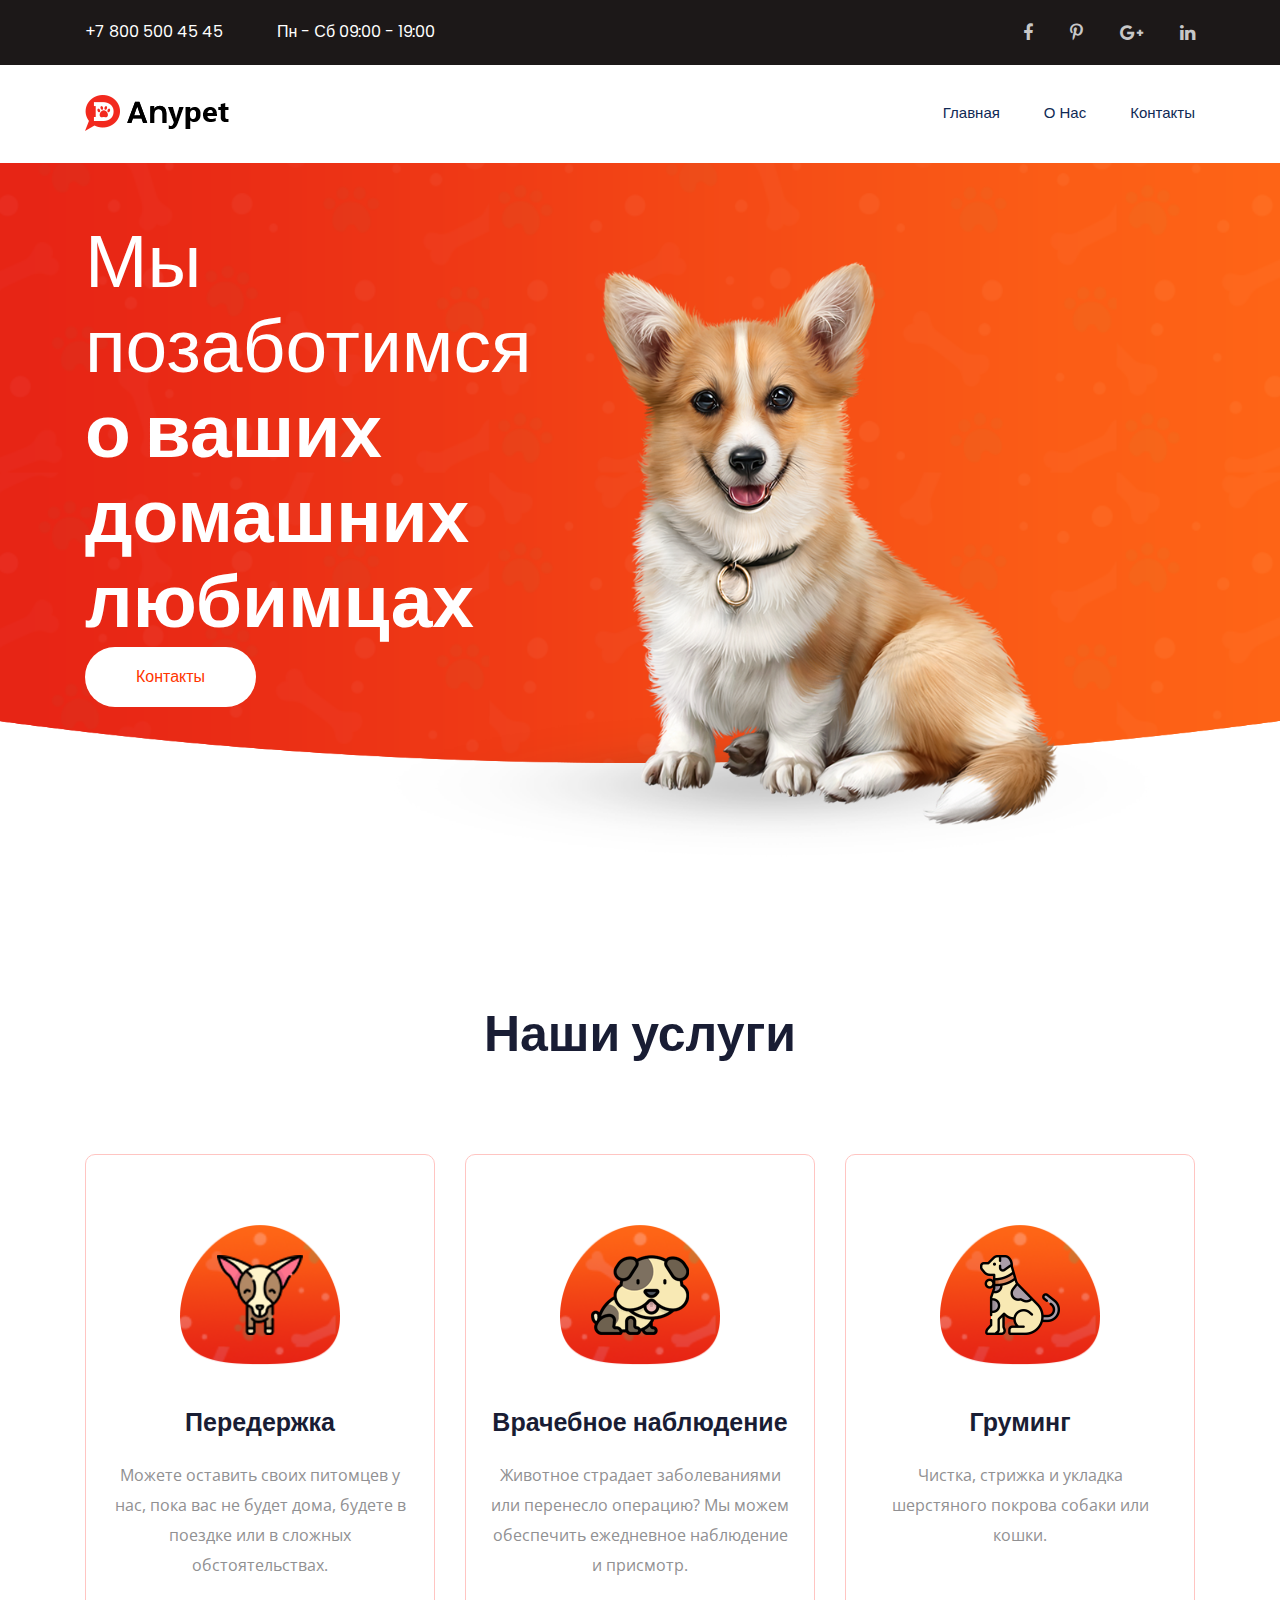
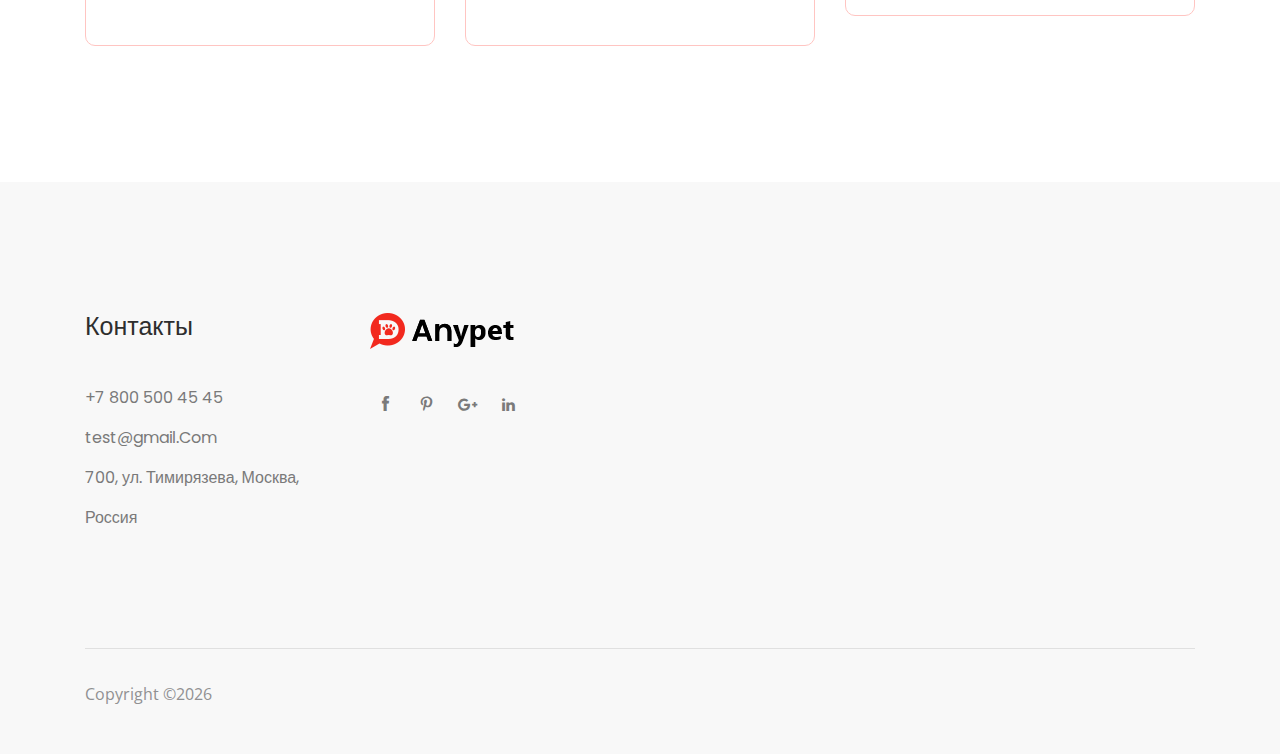
==== index.html @ 21097bfb "Update index.html" ====
<!doctype html>
<html class="no-js" lang="zxx">

<head>
    <meta charset="utf-8">
    <meta http-equiv="x-ua-compatible" content="ie=edge">
    <title>Animal</title>
    <meta name="description" content="">
    <meta name="viewport" content="width=device-width, initial-scale=1">

    <!-- <link rel="manifest" href="site.webmanifest"> -->
    <link rel="shortcut icon" type="image/x-icon" href="img/favicon.png">
    <!-- Place favicon.ico in the root directory -->

    <!-- CSS here -->
    <link rel="stylesheet" href="css/bootstrap.min.css">
    <link rel="stylesheet" href="css/owl.carousel.min.css">
    <link rel="stylesheet" href="css/magnific-popup.css">
    <link rel="stylesheet" href="css/font-awesome.min.css">
    <link rel="stylesheet" href="css/themify-icons.css">
    <link rel="stylesheet" href="css/nice-select.css">
    <link rel="stylesheet" href="css/flaticon.css">
    <link rel="stylesheet" href="css/gijgo.css">
    <link rel="stylesheet" href="css/animate.css">
    <link rel="stylesheet" href="css/slicknav.css">
    <link rel="stylesheet" href="/css/style.css">
    <!-- <link rel="stylesheet" href="css/responsive.css"> -->
</head>

<body>
    <!--[if lte IE 9]>
            <p class="browserupgrade">You are using an <strong>outdated</strong> browser. Please <a href="https://browsehappy.com/">upgrade your browser</a> to improve your experience and security.</p>
        <![endif]-->

    <header>
        <div class="header-area ">
            <div class="header-top_area">
                <div class="container">
                    <div class="row">
                        <div class="col-lg-6 col-md-8">
                            <div class="short_contact_list">
                                <ul>
                                    <li><a href="#">+7 800 500 45 45</a></li>
                                    <li><a href="#">Пн - Сб 09:00 - 19:00</a></li>
                                </ul>
                            </div>
                        </div>
                        <div class="col-lg-6 col-md-4 ">
                            <div class="social_media_links">
                                <a href="#">
                                    <i class="fa fa-facebook"></i>
                                </a>
                                <a href="#">
                                    <i class="fa fa-pinterest-p"></i>
                                </a>
                                <a href="#">
                                    <i class="fa fa-google-plus"></i>
                                </a>
                                <a href="#">
                                    <i class="fa fa-linkedin"></i>
                                </a>
                            </div>
                        </div>
                    </div>
                </div>
            </div>
            <div id="sticky-header" class="main-header-area">
                <div class="container">
                    <div class="row align-items-center">
                        <div class="col-xl-3 col-lg-3">
                            <div class="logo">
                                <a href="index.html">
                                    <img src="/img/logo.png" alt="">
                                </a>
                            </div>
                        </div>
                        <div class="col-xl-9 col-lg-9">
                            <div class="main-menu  d-none d-lg-block">
                                <nav>
                                    <ul id="navigation">
                                        <li><a  href="index.html">Главная</a></li>
                                        <li><a href="about.html">О нас</a></li>
                                      <!-- <li><a href="#">blog <i class="ti-angle-down"></i></a>
                                            <ul class="submenu">
                                                <li><a href="blog.html">blog</a></li>
                                                <li><a href="single-blog.html">single-blog</a></li>
                                            </ul>
                                        </li>--> 
                                      
                                        <li><a href="contact.html">Контакты</a></li>
                                    </ul>
                                </nav>
                            </div>
                        </div>
                        <div class="col-12">
                            <div class="mobile_menu d-block d-lg-none"></div>
                        </div>
                    </div>
                </div>
            </div>
        </div>
    </header>

    <!-- slider_area_start -->
    <div class="slider_area">
        <div class="single_slider slider_bg_1 d-flex align-items-center">
            <div class="container">
                <div class="row">
                    <div class="col-lg-5 col-md-6">
                        <div class="slider_text">
                            <h3>Мы позаботимся <br> <span>о ваших домашних любимцах</span></h3>
                            <a href="contact.html" class="boxed-btn4">Контакты</a>
                        </div>
                    </div>
                </div>
            </div>
            <div class="dog_thumb d-none d-lg-block">
                <img src="./img/banner/dog.png" alt="">
            </div>
        </div>
    </div>
    <!-- slider_area_end -->

    <!-- service_area_start  -->
    <div class="service_area">
        <div class="container">
            <div class="row justify-content-center ">
                <div class="col-lg-7 col-md-10">
                    <div class="section_title text-center mb-95">
                        <h3>Наши услуги</h3>
                    </div>
                </div>
            </div>
            <div class="row justify-content-center">
                <div class="col-lg-4 col-md-6">
                    <div class="single_service">
                         <div class="service_thumb service_icon_bg_1 d-flex align-items-center justify-content-center">
                             <div class="service_icon">
                                 <img src="img/service/service_icon_1.png" alt="">
                             </div>
                         </div>
                         <div class="service_content text-center">
                            <h3>Передержка</h3>
                            <p>Можете оставить своих питомцев у нас, пока вас не будет дома, будете в поездке или в сложных обстоятельствах.</p>
                         </div>
                    </div>
                </div>
                <div class="col-lg-4 col-md-6">
                    <div class="single_service active">
                         <div class="service_thumb service_icon_bg_1 d-flex align-items-center justify-content-center">
                             <div class="service_icon">
                                 <img src="img/service/service_icon_2.png" alt="">
                             </div>
                         </div>
                         <div class="service_content text-center">
                            <h3>Врачебное наблюдение</h3>
                            <p>Животное страдает заболеваниями или перенесло операцию? Мы можем обеспечить ежедневное наблюдение и присмотр.</p>
                         </div>
                    </div>
                </div>
                <div class="col-lg-4 col-md-6">
                    <div class="single_service">
                         <div class="service_thumb service_icon_bg_1 d-flex align-items-center justify-content-center">
                             <div class="service_icon">
                                 <img src="img/service/service_icon_3.png" alt="">
                             </div>
                         </div>
                         <div class="service_content text-center">
                            <h3>Груминг</h3>
                            <p>Чистка, стрижка и укладка шерстяного покрова собаки или кошки.</p>
                         </div>
                    </div>
                </div>
            </div>
        </div>
    </div>
    <!-- service_area_end -->

    <!-- pet_care_area_start  
    <div class="pet_care_area">
        <div class="container">
            <div class="row align-items-center">
                <div class="col-lg-5 col-md-6">
                    <div class="pet_thumb">
                        <img src="img/about/pet_care.png" alt="">
                    </div>
                </div>
                <div class="col-lg-6 offset-lg-1 col-md-6">
                    <div class="pet_info">
                        <div class="section_title">
                            <h3><span>We care your pet </span> <br>
                                As you care</h3>
                            <p>Lorem ipsum dolor sit , consectetur adipiscing elit, sed do <br> iusmod tempor incididunt ut labore et dolore magna aliqua. <br> Quis ipsum suspendisse ultrices gravida. Risus commodo <br>
                                viverra maecenas accumsan.</p>
                            <a href="about.html" class="boxed-btn3">About Us</a>
                        </div>
                    </div>
                </div>
            </div>
        </div>
    </div>
    

    <!-- 
    <div class="adapt_area">
        <div class="container">
            <div class="row justify-content-between align-items-center">
                <div class="col-lg-5">
                    <div class="adapt_help">
                        <div class="section_title">
                            <h3><span>We need your</span>
                                help Adopt Us</h3>
                            <p>Lorem ipsum dolor sit , consectetur adipiscing elit, sed do iusmod tempor incididunt ut labore et dolore magna aliqua. Quis ipsum suspendisse ultrices.</p>
                            <a href="contact.html" class="boxed-btn3">Contact Us</a>
                        </div>
                    </div>
                </div>
                <div class="col-lg-6">
                    <div class="adapt_about">
                        <div class="row align-items-center">
                            <div class="col-lg-6 col-md-6">
                                <div class="single_adapt text-center">
                                    <img src="img/adapt_icon/1.png" alt="">
                                    <div class="adapt_content">
                                        <h3 class="counter">452</h3>
                                        <p>Pets Available</p>
                                    </div>
                                </div>
                            </div>
                            <div class="col-lg-6 col-md-6">
                                <div class="single_adapt text-center">
                                    <img src="img/adapt_icon/3.png" alt="">
                                    <div class="adapt_content">
                                        <h3><span class="counter">52</span>+</h3>
                                        <p>Pets Available</p>
                                    </div>
                                </div>
                                <div class="single_adapt text-center">
                                    <img src="img/adapt_icon/2.png" alt="">
                                    <div class="adapt_content">
                                        <h3><span class="counter">52</span>+</h3>
                                        <p>Pets Available</p>
                                    </div>
                                </div>
                            </div>
                        </div>
                    </div>
                </div>
            </div>
        </div>
    </div>
  
    <div class="testmonial_area">
        <div class="container">
            <div class="row justify-content-center">
                <div class="col-lg-10">
                    <div class="textmonial_active owl-carousel">
                        <div class="testmonial_wrap">
                            <div class="single_testmonial d-flex align-items-center">
                                <div class="test_thumb">
                                    <img src="img/testmonial/1.png" alt="">
                                </div>
                                <div class="test_content">
                                    <h4>Jhon Walker</h4>
                                    <span>Head of web design</span>
                                    <p>Lorem ipsum dolor sit amet, consectetur adipisicing elit, sed do eiusmod tempor incididunt ut labore et dolore magna aliqua. Ut enim ad minim veniam, quis nostrud exerci.</p>
                                </div>
                            </div>
                        </div>
                        <div class="testmonial_wrap">
                            <div class="single_testmonial d-flex align-items-center">
                                <div class="test_thumb">
                                    <img src="img/testmonial/1.png" alt="">
                                </div>
                                <div class="test_content">
                                    <h4>Jhon Walker</h4>
                                    <span>Head of web design</span>
                                    <p>Lorem ipsum dolor sit amet, consectetur adipisicing elit, sed do eiusmod tempor incididunt ut labore et dolore magna aliqua. Ut enim ad minim veniam, quis nostrud exerci.</p>
                                </div>
                            </div>
                        </div>
                        <div class="testmonial_wrap">
                            <div class="single_testmonial d-flex align-items-center">
                                <div class="test_thumb">
                                    <img src="img/testmonial/1.png" alt="">
                                </div>
                                <div class="test_content">
                                    <h4>Jhon Walker</h4>
                                    <span>Head of web design</span>
                                    <p>Lorem ipsum dolor sit amet, consectetur adipisicing elit, sed do eiusmod tempor incididunt ut labore et dolore magna aliqua. Ut enim ad minim veniam, quis nostrud exerci.</p>
                                </div>
                            </div>
                        </div>
                    </div>
                </div>
            </div>

        </div>
    </div>

    <div class="team_area">
        <div class="container">
            <div class="row justify-content-center ">
                <div class="col-lg-6 col-md-10">
                    <div class="section_title text-center mb-95">
                        <h3>Our Team</h3>
                        <p>Lorem ipsum dolor sit amet, consectetur adipiscing elit, sed do eiusmod tempor incididunt ut labore et dolore magna.</p>
                    </div>
                </div>
            </div>
            <div class="row justify-content-center">
                <div class="col-lg-4 col-md-6">
                    <div class="single_team">
                        <div class="thumb">
                            <img src="img/team/1.png" alt="">
                        </div>
                        <div class="member_name text-center">
                            <div class="mamber_inner">
                                <h4>Rala Emaia</h4>
                                <p>Senior Director</p>
                            </div>
                        </div>
                    </div>
                </div>
                <div class="col-lg-4 col-md-6">
                    <div class="single_team">
                        <div class="thumb">
                            <img src="img/team/2.png" alt="">
                        </div>
                        <div class="member_name text-center">
                            <div class="mamber_inner">
                                <h4>jhon Smith</h4>
                                <p>Senior Director</p>
                            </div>
                        </div>
                    </div>
                </div>
                <div class="col-lg-4 col-md-6">
                    <div class="single_team">
                        <div class="thumb">
                            <img src="img/team/3.png" alt="">
                        </div>
                        <div class="member_name text-center">
                            <div class="mamber_inner">
                                <h4>Rala Emaia</h4>
                                <p>Senior Director</p>
                            </div>
                        </div>
                    </div>
                </div>
            </div>
        </div>
    </div>


    <div class="contact_anipat anipat_bg_1">
        <div class="container">
            <div class="row justify-content-center">
                <div class="col-lg-8">
                    <div class="contact_text text-center">
                        <div class="section_title text-center">
                            <h3>Why go with Anipat?</h3>
                            <p>Because we know that even the best technology is only as good as the people behind it. 24/7 tech support.</p>
                        </div>
                        <div class="contact_btn d-flex align-items-center justify-content-center">
                            <a href="contact.html" class="boxed-btn4">Contact Us</a>
                            <p>Or  <a href="#"> +880 4664 216</a></p>
                        </div>
                    </div>
                </div>
            </div>
        </div>
    </div>
-->
    <!-- footer_start  -->
    <footer class="footer">
        <div class="footer_top">
            <div class="container">
                <div class="row">
                    <div class="col-xl-3 col-md-6 col-lg-3">
                        <div class="footer_widget">
                            <h3 class="footer_title">
                                Контакты
                            </h3>
                            <ul class="address_line">
                                <li>+7 800 500 45 45</li>
                                <li><a href="#">test@gmail.Com</a></li>
                                <li>700, ул. Тимирязева, Москва, Россия</li>
                            </ul>
                        </div>
                    </div>
                    
                    <div class="col-xl-3 col-md-6 col-lg-3 ">
                        <div class="footer_widget">
                            <div class="footer_logo">
                                <a href="#">
                                    <img src="img/logo.png" alt="">
                                </a>
                            </div>
                            
                            <div class="socail_links">
                                <ul>
                                    <li>
                                        <a href="#">
                                            <i class="ti-facebook"></i>
                                        </a>
                                    </li>
                                    <li>
                                        <a href="#">
                                            <i class="ti-pinterest"></i>
                                        </a>
                                    </li>
                                    <li>
                                        <a href="#">
                                            <i class="fa fa-google-plus"></i>
                                        </a>
                                    </li>
                                    <li>
                                        <a href="#">
                                            <i class="fa fa-linkedin"></i>
                                        </a>
                                    </li>
                                </ul>
                            </div>

                        </div>
                    </div>
                </div>
            </div>
        </div>
        <div class="copy-right_text">
            <div class="container">
                <div class="bordered_1px"></div>
                <div class="row">
                    <div class="col-xl-12">
                        <p class="copy_right text-center">
                            <p><!-- Link back to Colorlib can't be removed. Template is licensed under CC BY 3.0. -->
  Copyright &copy;<script>document.write(new Date().getFullYear());</script>
  <!-- Link back to Colorlib can't be removed. Template is licensed under CC BY 3.0. --></p>
                        </p>
                    </div>
                </div>
            </div>
        </div>
    </footer>
    <!-- footer_end  -->


    <!-- JS here -->
    <script src="js/vendor/modernizr-3.5.0.min.js"></script>
    <script src="js/vendor/jquery-1.12.4.min.js"></script>
    <script src="js/popper.min.js"></script>
    <script src="js/bootstrap.min.js"></script>
    <script src="js/owl.carousel.min.js"></script>
    <script src="js/isotope.pkgd.min.js"></script>
    <script src="js/ajax-form.js"></script>
    <script src="js/waypoints.min.js"></script>
    <script src="js/jquery.counterup.min.js"></script>
    <script src="js/imagesloaded.pkgd.min.js"></script>
    <script src="js/scrollIt.js"></script>
    <script src="js/jquery.scrollUp.min.js"></script>
    <script src="js/wow.min.js"></script>
    <script src="js/nice-select.min.js"></script>
    <script src="js/jquery.slicknav.min.js"></script>
    <script src="js/jquery.magnific-popup.min.js"></script>
    <script src="js/plugins.js"></script>
    <script src="js/gijgo.min.js"></script>

    <!--contact js-->
    <script src="js/contact.js"></script>
    <script src="js/jquery.ajaxchimp.min.js"></script>
    <script src="js/jquery.form.js"></script>
    <script src="js/jquery.validate.min.js"></script>
    <script src="js/mail-script.js"></script>

    <script src="js/main.js"></script>
    <script>
        $('#datepicker').datepicker({
            iconsLibrary: 'fontawesome',
            disableDaysOfWeek: [0, 0],
        //     icons: {
        //      rightIcon: '<span class="fa fa-caret-down"></span>'
        //  }
        });
        $('#datepicker2').datepicker({
            iconsLibrary: 'fontawesome',
            icons: {
             rightIcon: '<span class="fa fa-caret-down"></span>'
         }

        });
        var timepicker = $('#timepicker').timepicker({
         format: 'HH.MM'
     });
    </script>
</body>

</html>
---- css/themify-icons.css ----
@font-face {
	font-family: 'themify';
	src:url('../fonts/themify.eot?-fvbane');
	src:url('../fonts/themify.eot?#iefix-fvbane') format('embedded-opentype'),
		url('../fonts/themify.woff?-fvbane') format('woff'),
		url('../fonts/themify.ttf?-fvbane') format('truetype'),
		url('../fonts/themify.svg?-fvbane#themify') format('svg');
	font-weight: normal;
	font-style: normal;
}

[class^="ti-"], [class*=" ti-"] {
	font-family: 'themify';
	/* speak: none; */
	font-style: normal;
	font-weight: normal;
	font-variant: normal;
	text-transform: none;
	line-height: 1;

	/* Better Font Rendering =========== */
	-webkit-font-smoothing: antialiased;
	-moz-osx-font-smoothing: grayscale;
}

.ti-wand:before {
	content: "\e600";
}
.ti-volume:before {
	content: "\e601";
}
.ti-user:before {
	content: "\e602";
}
.ti-unlock:before {
	content: "\e603";
}
.ti-unlink:before {
	content: "\e604";
}
.ti-trash:before {
	content: "\e605";
}
.ti-thought:before {
	content: "\e606";
}
.ti-target:before {
	content: "\e607";
}
.ti-tag:before {
	content: "\e608";
}
.ti-tablet:before {
	content: "\e609";
}
.ti-star:before {
	content: "\e60a";
}
.ti-spray:before {
	content: "\e60b";
}
.ti-signal:before {
	content: "\e60c";
}
.ti-shopping-cart:before {
	content: "\e60d";
}
.ti-shopping-cart-full:before {
	content: "\e60e";
}
.ti-settings:before {
	content: "\e60f";
}
.ti-search:before {
	content: "\e610";
}
.ti-zoom-in:before {
	content: "\e611";
}
.ti-zoom-out:before {
	content: "\e612";
}
.ti-cut:before {
	content: "\e613";
}
.ti-ruler:before {
	content: "\e614";
}
.ti-ruler-pencil:before {
	content: "\e615";
}
.ti-ruler-alt:before {
	content: "\e616";
}
.ti-bookmark:before {
	content: "\e617";
}
.ti-bookmark-alt:before {
	content: "\e618";
}
.ti-reload:before {
	content: "\e619";
}
.ti-plus:before {
	content: "\e61a";
}
.ti-pin:before {
	content: "\e61b";
}
.ti-pencil:before {
	content: "\e61c";
}
.ti-pencil-alt:before {
	content: "\e61d";
}
.ti-paint-roller:before {
	content: "\e61e";
}
.ti-paint-bucket:before {
	content: "\e61f";
}
.ti-na:before {
	content: "\e620";
}
.ti-mobile:before {
	content: "\e621";
}
.ti-minus:before {
	content: "\e622";
}
.ti-medall:before {
	content: "\e623";
}
.ti-medall-alt:before {
	content: "\e624";
}
.ti-marker:before {
	content: "\e625";
}
.ti-marker-alt:before {
	content: "\e626";
}
.ti-arrow-up:before {
	content: "\e627";
}
.ti-arrow-right:before {
	content: "\e628";
}
.ti-arrow-left:before {
	content: "\e629";
}
.ti-arrow-down:before {
	content: "\e62a";
}
.ti-lock:before {
	content: "\e62b";
}
.ti-location-arrow:before {
	content: "\e62c";
}
.ti-link:before {
	content: "\e62d";
}
.ti-layout:before {
	content: "\e62e";
}
.ti-layers:before {
	content: "\e62f";
}
.ti-layers-alt:before {
	content: "\e630";
}
.ti-key:before {
	content: "\e631";
}
.ti-import:before {
	content: "\e632";
}
.ti-image:before {
	content: "\e633";
}
.ti-heart:before {
	content: "\e634";
}
.ti-heart-broken:before {
	content: "\e635";
}
.ti-hand-stop:before {
	content: "\e636";
}
.ti-hand-open:before {
	content: "\e637";
}
.ti-hand-drag:before {
	content: "\e638";
}
.ti-folder:before {
	content: "\e639";
}
.ti-flag:before {
	content: "\e63a";
}
.ti-flag-alt:before {
	content: "\e63b";
}
.ti-flag-alt-2:before {
	content: "\e63c";
}
.ti-eye:before {
	content: "\e63d";
}
.ti-export:before {
	content: "\e63e";
}
.ti-exchange-vertical:before {
	content: "\e63f";
}
.ti-desktop:before {
	content: "\e640";
}
.ti-cup:before {
	content: "\e641";
}
.ti-crown:before {
	content: "\e642";
}
.ti-comments:before {
	content: "\e643";
}
.ti-comment:before {
	content: "\e644";
}
.ti-comment-alt:before {
	content: "\e645";
}
.ti-close:before {
	content: "\e646";
}
.ti-clip:before {
	content: "\e647";
}
.ti-angle-up:before {
	content: "\e648";
}
.ti-angle-right:before {
	content: "\e649";
}
.ti-angle-left:before {
	content: "\e64a";
}
.ti-angle-down:before {
	content: "\e64b";
}
.ti-check:before {
	content: "\e64c";
}
.ti-check-box:before {
	content: "\e64d";
}
.ti-camera:before {
	content: "\e64e";
}
.ti-announcement:before {
	content: "\e64f";
}
.ti-brush:before {
	content: "\e650";
}
.ti-briefcase:before {
	content: "\e651";
}
.ti-bolt:before {
	content: "\e652";
}
.ti-bolt-alt:before {
	content: "\e653";
}
.ti-blackboard:before {
	content: "\e654";
}
.ti-bag:before {
	content: "\e655";
}
.ti-move:before {
	content: "\e656";
}
.ti-arrows-vertical:before {
	content: "\e657";
}
.ti-arrows-horizontal:before {
	content: "\e658";
}
.ti-fullscreen:before {
	content: "\e659";
}
.ti-arrow-top-right:before {
	content: "\e65a";
}
.ti-arrow-top-left:before {
	content: "\e65b";
}
.ti-arrow-circle-up:before {
	content: "\e65c";
}
.ti-arrow-circle-right:before {
	content: "\e65d";
}
.ti-arrow-circle-left:before {
	content: "\e65e";
}
.ti-arrow-circle-down:before {
	content: "\e65f";
}
.ti-angle-double-up:before {
	content: "\e660";
}
.ti-angle-double-right:before {
	content: "\e661";
}
.ti-angle-double-left:before {
	content: "\e662";
}
.ti-angle-double-down:before {
	content: "\e663";
}
.ti-zip:before {
	content: "\e664";
}
.ti-world:before {
	content: "\e665";
}
.ti-wheelchair:before {
	content: "\e666";
}
.ti-view-list:before {
	content: "\e667";
}
.ti-view-list-alt:before {
	content: "\e668";
}
.ti-view-grid:before {
	content: "\e669";
}
.ti-uppercase:before {
	content: "\e66a";
}
.ti-upload:before {
	content: "\e66b";
}
.ti-underline:before {
	content: "\e66c";
}
.ti-truck:before {
	content: "\e66d";
}
.ti-timer:before {
	content: "\e66e";
}
.ti-ticket:before {
	content: "\e66f";
}
.ti-thumb-up:before {
	content: "\e670";
}
.ti-thumb-down:before {
	content: "\e671";
}
.ti-text:before {
	content: "\e672";
}
.ti-stats-up:before {
	content: "\e673";
}
.ti-stats-down:before {
	content: "\e674";
}
.ti-split-v:before {
	content: "\e675";
}
.ti-split-h:before {
	content: "\e676";
}
.ti-smallcap:before {
	content: "\e677";
}
.ti-shine:before {
	content: "\e678";
}
.ti-shift-right:before {
	content: "\e679";
}
.ti-shift-left:before {
	content: "\e67a";
}
.ti-shield:before {
	content: "\e67b";
}
.ti-notepad:before {
	content: "\e67c";
}
.ti-server:before {
	content: "\e67d";
}
.ti-quote-right:before {
	content: "\e67e";
}
.ti-quote-left:before {
	content: "\e67f";
}
.ti-pulse:before {
	content: "\e680";
}
.ti-printer:before {
	content: "\e681";
}
.ti-power-off:before {
	content: "\e682";
}
.ti-plug:before {
	content: "\e683";
}
.ti-pie-chart:before {
	content: "\e684";
}
.ti-paragraph:before {
	content: "\e685";
}
.ti-panel:before {
	content: "\e686";
}
.ti-package:before {
	content: "\e687";
}
.ti-music:before {
	content: "\e688";
}
.ti-music-alt:before {
	content: "\e689";
}
.ti-mouse:before {
	content: "\e68a";
}
.ti-mouse-alt:before {
	content: "\e68b";
}
.ti-money:before {
	content: "\e68c";
}
.ti-microphone:before {
	content: "\e68d";
}
.ti-menu:before {
	content: "\e68e";
}
.ti-menu-alt:before {
	content: "\e68f";
}
.ti-map:before {
	content: "\e690";
}
.ti-map-alt:before {
	content: "\e691";
}
.ti-loop:before {
	content: "\e692";
}
.ti-location-pin:before {
	content: "\e693";
}
.ti-list:before {
	content: "\e694";
}
.ti-light-bulb:before {
	content: "\e695";
}
.ti-Italic:before {
	content: "\e696";
}
.ti-info:before {
	content: "\e697";
}
.ti-infinite:before {
	content: "\e698";
}
.ti-id-badge:before {
	content: "\e699";
}
.ti-hummer:before {
	content: "\e69a";
}
.ti-home:before {
	content: "\e69b";
}
.ti-help:before {
	content: "\e69c";
}
.ti-headphone:before {
	content: "\e69d";
}
.ti-harddrives:before {
	content: "\e69e";
}
.ti-harddrive:before {
	content: "\e69f";
}
.ti-gift:before {
	content: "\e6a0";
}
.ti-game:before {
	content: "\e6a1";
}
.ti-filter:before {
	content: "\e6a2";
}
.ti-files:before {
	content: "\e6a3";
}
.ti-file:before {
	content: "\e6a4";
}
.ti-eraser:before {
	content: "\e6a5";
}
.ti-envelope:before {
	content: "\e6a6";
}
.ti-download:before {
	content: "\e6a7";
}
.ti-direction:before {
	content: "\e6a8";
}
.ti-direction-alt:before {
	content: "\e6a9";
}
.ti-dashboard:before {
	content: "\e6aa";
}
.ti-control-stop:before {
	content: "\e6ab";
}
.ti-control-shuffle:before {
	content: "\e6ac";
}
.ti-control-play:before {
	content: "\e6ad";
}
.ti-control-pause:before {
	content: "\e6ae";
}
.ti-control-forward:before {
	content: "\e6af";
}
.ti-control-backward:before {
	content: "\e6b0";
}
.ti-cloud:before {
	content: "\e6b1";
}
.ti-cloud-up:before {
	content: "\e6b2";
}
.ti-cloud-down:before {
	content: "\e6b3";
}
.ti-clipboard:before {
	content: "\e6b4";
}
.ti-car:before {
	content: "\e6b5";
}
.ti-calendar:before {
	content: "\e6b6";
}
.ti-book:before {
	content: "\e6b7";
}
.ti-bell:before {
	content: "\e6b8";
}
.ti-basketball:before {
	content: "\e6b9";
}
.ti-bar-chart:before {
	content: "\e6ba";
}
.ti-bar-chart-alt:before {
	content: "\e6bb";
}
.ti-back-right:before {
	content: "\e6bc";
}
.ti-back-left:before {
	content: "\e6bd";
}
.ti-arrows-corner:before {
	content: "\e6be";
}
.ti-archive:before {
	content: "\e6bf";
}
.ti-anchor:before {
	content: "\e6c0";
}
.ti-align-right:before {
	content: "\e6c1";
}
.ti-align-left:before {
	content: "\e6c2";
}
.ti-align-justify:before {
	content: "\e6c3";
}
.ti-align-center:before {
	content: "\e6c4";
}
.ti-alert:before {
	content: "\e6c5";
}
.ti-alarm-clock:before {
	content: "\e6c6";
}
.ti-agenda:before {
	content: "\e6c7";
}
.ti-write:before {
	content: "\e6c8";
}
.ti-window:before {
	content: "\e6c9";
}
.ti-widgetized:before {
	content: "\e6ca";
}
.ti-widget:before {
	content: "\e6cb";
}
.ti-widget-alt:before {
	content: "\e6cc";
}
.ti-wallet:before {
	content: "\e6cd";
}
.ti-video-clapper:before {
	content: "\e6ce";
}
.ti-video-camera:before {
	content: "\e6cf";
}
.ti-vector:before {
	content: "\e6d0";
}
.ti-themify-logo:before {
	content: "\e6d1";
}
.ti-themify-favicon:before {
	content: "\e6d2";
}
.ti-themify-favicon-alt:before {
	content: "\e6d3";
}
.ti-support:before {
	content: "\e6d4";
}
.ti-stamp:before {
	content: "\e6d5";
}
.ti-split-v-alt:before {
	content: "\e6d6";
}
.ti-slice:before {
	content: "\e6d7";
}
.ti-shortcode:before {
	content: "\e6d8";
}
.ti-shift-right-alt:before {
	content: "\e6d9";
}
.ti-shift-left-alt:before {
	content: "\e6da";
}
.ti-ruler-alt-2:before {
	content: "\e6db";
}
.ti-receipt:before {
	content: "\e6dc";
}
.ti-pin2:before {
	content: "\e6dd";
}
.ti-pin-alt:before {
	content: "\e6de";
}
.ti-pencil-alt2:before {
	content: "\e6df";
}
.ti-palette:before {
	content: "\e6e0";
}
.ti-more:before {
	content: "\e6e1";
}
.ti-more-alt:before {
	content: "\e6e2";
}
.ti-microphone-alt:before {
	content: "\e6e3";
}
.ti-magnet:before {
	content: "\e6e4";
}
.ti-line-double:before {
	content: "\e6e5";
}
.ti-line-dotted:before {
	content: "\e6e6";
}
.ti-line-dashed:before {
	content: "\e6e7";
}
.ti-layout-width-full:before {
	content: "\e6e8";
}
.ti-layout-width-default:before {
	content: "\e6e9";
}
.ti-layout-width-default-alt:before {
	content: "\e6ea";
}
.ti-layout-tab:before {
	content: "\e6eb";
}
.ti-layout-tab-window:before {
	content: "\e6ec";
}
.ti-layout-tab-v:before {
	content: "\e6ed";
}
.ti-layout-tab-min:before {
	content: "\e6ee";
}
.ti-layout-slider:before {
	content: "\e6ef";
}
.ti-layout-slider-alt:before {
	content: "\e6f0";
}
.ti-layout-sidebar-right:before {
	content: "\e6f1";
}
.ti-layout-sidebar-none:before {
	content: "\e6f2";
}
.ti-layout-sidebar-left:before {
	content: "\e6f3";
}
.ti-layout-placeholder:before {
	content: "\e6f4";
}
.ti-layout-menu:before {
	content: "\e6f5";
}
.ti-layout-menu-v:before {
	content: "\e6f6";
}
.ti-layout-menu-separated:before {
	content: "\e6f7";
}
.ti-layout-menu-full:before {
	content: "\e6f8";
}
.ti-layout-media-right-alt:before {
	content: "\e6f9";
}
.ti-layout-media-right:before {
	content: "\e6fa";
}
.ti-layout-media-overlay:before {
	content: "\e6fb";
}
.ti-layout-media-overlay-alt:before {
	content: "\e6fc";
}
.ti-layout-media-overlay-alt-2:before {
	content: "\e6fd";
}
.ti-layout-media-left-alt:before {
	content: "\e6fe";
}
.ti-layout-media-left:before {
	content: "\e6ff";
}
.ti-layout-media-center-alt:before {
	content: "\e700";
}
.ti-layout-media-center:before {
	content: "\e701";
}
.ti-layout-list-thumb:before {
	content: "\e702";
}
.ti-layout-list-thumb-alt:before {
	content: "\e703";
}
.ti-layout-list-post:before {
	content: "\e704";
}
.ti-layout-list-large-image:before {
	content: "\e705";
}
.ti-layout-line-solid:before {
	content: "\e706";
}
.ti-layout-grid4:before {
	content: "\e707";
}
.ti-layout-grid3:before {
	content: "\e708";
}
.ti-layout-grid2:before {
	content: "\e709";
}
.ti-layout-grid2-thumb:before {
	content: "\e70a";
}
.ti-layout-cta-right:before {
	content: "\e70b";
}
.ti-layout-cta-left:before {
	content: "\e70c";
}
.ti-layout-cta-center:before {
	content: "\e70d";
}
.ti-layout-cta-btn-right:before {
	content: "\e70e";
}
.ti-layout-cta-btn-left:before {
	content: "\e70f";
}
.ti-layout-column4:before {
	content: "\e710";
}
.ti-layout-column3:before {
	content: "\e711";
}
.ti-layout-column2:before {
	content: "\e712";
}
.ti-layout-accordion-separated:before {
	content: "\e713";
}
.ti-layout-accordion-merged:before {
	content: "\e714";
}
.ti-layout-accordion-list:before {
	content: "\e715";
}
.ti-ink-pen:before {
	content: "\e716";
}
.ti-info-alt:before {
	content: "\e717";
}
.ti-help-alt:before {
	content: "\e718";
}
.ti-headphone-alt:before {
	content: "\e719";
}
.ti-hand-point-up:before {
	content: "\e71a";
}
.ti-hand-point-right:before {
	content: "\e71b";
}
.ti-hand-point-left:before {
	content: "\e71c";
}
.ti-hand-point-down:before {
	content: "\e71d";
}
.ti-gallery:before {
	content: "\e71e";
}
.ti-face-smile:before {
	content: "\e71f";
}
.ti-face-sad:before {
	content: "\e720";
}
.ti-credit-card:before {
	content: "\e721";
}
.ti-control-skip-forward:before {
	content: "\e722";
}
.ti-control-skip-backward:before {
	content: "\e723";
}
.ti-control-record:before {
	content: "\e724";
}
.ti-control-eject:before {
	content: "\e725";
}
.ti-comments-smiley:before {
	content: "\e726";
}
.ti-brush-alt:before {
	content: "\e727";
}
.ti-youtube:before {
	content: "\e728";
}
.ti-vimeo:before {
	content: "\e729";
}
.ti-twitter:before {
	content: "\e72a";
}
.ti-time:before {
	content: "\e72b";
}
.ti-tumblr:before {
	content: "\e72c";
}
.ti-skype:before {
	content: "\e72d";
}
.ti-share:before {
	content: "\e72e";
}
.ti-share-alt:before {
	content: "\e72f";
}
.ti-rocket:before {
	content: "\e730";
}
.ti-pinterest:before {
	content: "\e731";
}
.ti-new-window:before {
	content: "\e732";
}
.ti-microsoft:before {
	content: "\e733";
}
.ti-list-ol:before {
	content: "\e734";
}
.ti-linkedin:before {
	content: "\e735";
}
.ti-layout-sidebar-2:before {
	content: "\e736";
}
.ti-layout-grid4-alt:before {
	content: "\e737";
}
.ti-layout-grid3-alt:before {
	content: "\e738";
}
.ti-layout-grid2-alt:before {
	content: "\e739";
}
.ti-layout-column4-alt:before {
	content: "\e73a";
}
.ti-layout-column3-alt:before {
	content: "\e73b";
}
.ti-layout-column2-alt:before {
	content: "\e73c";
}
.ti-instagram:before {
	content: "\e73d";
}
.ti-google:before {
	content: "\e73e";
}
.ti-github:before {
	content: "\e73f";
}
.ti-flickr:before {
	content: "\e740";
}
.ti-facebook:before {
	content: "\e741";
}
.ti-dropbox:before {
	content: "\e742";
}
.ti-dribbble:before {
	content: "\e743";
}
.ti-apple:before {
	content: "\e744";
}
.ti-android:before {
	content: "\e745";
}
.ti-save:before {
	content: "\e746";
}
.ti-save-alt:before {
	content: "\e747";
}
.ti-yahoo:before {
	content: "\e748";
}
.ti-wordpress:before {
	content: "\e749";
}
.ti-vimeo-alt:before {
	content: "\e74a";
}
.ti-twitter-alt:before {
	content: "\e74b";
}
.ti-tumblr-alt:before {
	content: "\e74c";
}
.ti-trello:before {
	content: "\e74d";
}
.ti-stack-overflow:before {
	content: "\e74e";
}
.ti-soundcloud:before {
	content: "\e74f";
}
.ti-sharethis:before {
	content: "\e750";
}
.ti-sharethis-alt:before {
	content: "\e751";
}
.ti-reddit:before {
	content: "\e752";
}
.ti-pinterest-alt:before {
	content: "\e753";
}
.ti-microsoft-alt:before {
	content: "\e754";
}
.ti-linux:before {
	content: "\e755";
}
.ti-jsfiddle:before {
	content: "\e756";
}
.ti-joomla:before {
	content: "\e757";
}
.ti-html5:before {
	content: "\e758";
}
.ti-flickr-alt:before {
	content: "\e759";
}
.ti-email:before {
	content: "\e75a";
}
.ti-drupal:before {
	content: "\e75b";
}
.ti-dropbox-alt:before {
	content: "\e75c";
}
.ti-css3:before {
	content: "\e75d";
}
.ti-rss:before {
	content: "\e75e";
}
.ti-rss-alt:before {
	content: "\e75f";
}
---- css/nice-select.css ----
.nice-select {
  -webkit-tap-highlight-color: transparent;
  background-color: #fff;
  border-radius: 5px;
  border: solid 1px #e8e8e8;
  box-sizing: border-box;
  clear: both;
  cursor: pointer;
  display: block;
  float: left;
  font-family: inherit;
  font-size: 14px;
  font-weight: normal;
  height: 42px;
  line-height: 40px;
  outline: none;
  padding-left: 18px;
  padding-right: 30px;
  position: relative;
  text-align: left !important;
  -webkit-transition: all 0.2s ease-in-out;
  transition: all 0.2s ease-in-out;
  -webkit-user-select: none;
     -moz-user-select: none;
      -ms-user-select: none;
          user-select: none;
  white-space: nowrap;
  width: auto; }
  .nice-select:hover {
    border-color: #dbdbdb; }
  .nice-select:active, .nice-select.open, .nice-select:focus {
    border-color: #999; }


  .nice-select.disabled {
    border-color: #ededed;
    color: #999;
    pointer-events: none; }
    .nice-select.disabled:after {
      border-color: #cccccc; }
  .nice-select.wide {
    width: 100%; }
    .nice-select.wide .list {
      left: 0 !important;
      right: 0 !important; }
  .nice-select.right {
    float: right; }
    .nice-select.right .list {
      left: auto;
      right: 0; }
  .nice-select.small {
    font-size: 12px;
    height: 36px;
    line-height: 34px; }
    .nice-select.small:after {
      height: 4px;
      width: 4px; }
    .nice-select.small .option {
      line-height: 34px;
      min-height: 34px; }
  .nice-select .list {
    background-color: #fff;
    border-radius: 5px;
    box-shadow: 0 0 0 1px rgba(68, 68, 68, 0.11);
    box-sizing: border-box;
    margin-top: 4px;
    opacity: 0;
    overflow: hidden;
    padding: 0;
    pointer-events: none;
    position: absolute;
    top: 100%;
    left: 0;
    -webkit-transform-origin: 50% 0;
        -ms-transform-origin: 50% 0;
            transform-origin: 50% 0;
    -webkit-transform: scale(0.75) translateY(-21px);
        -ms-transform: scale(0.75) translateY(-21px);
            transform: scale(0.75) translateY(-21px);
    -webkit-transition: all 0.2s cubic-bezier(0.5, 0, 0, 1.25), opacity 0.15s ease-out;
    transition: all 0.2s cubic-bezier(0.5, 0, 0, 1.25), opacity 0.15s ease-out;
    z-index: 9; }
    .nice-select .list:hover .option:not(:hover) {
      background-color: transparent !important; }
  .nice-select .option {
    cursor: pointer;
    font-weight: 400;
    line-height: 40px;
    list-style: none;
    min-height: 40px;
    outline: none;
    padding-left: 18px;
    padding-right: 29px;
    text-align: left;
    -webkit-transition: all 0.2s;
    transition: all 0.2s; }
    .nice-select .option:hover, .nice-select .option.focus, .nice-select .option.selected.focus {
      background-color: #f6f6f6; }
    .nice-select .option.selected {
      font-weight: bold; }
    .nice-select .option.disabled {
      background-color: transparent;
      color: #999;
      cursor: default; }

.no-csspointerevents .nice-select .list {
  display: none; }

.no-csspointerevents .nice-select.open .list {
  display: block; }





  /* ,,,,,,,,,,,,,,,, */


  .nice-select:after {
    content: "\e64b";
    display: block;
    height: 5px;
    margin-top: -5px;
    pointer-events: none;
    position: absolute;
    right: 30px;
    top: 8px;
    transition: all 0.15s ease-in-out;
    width: 5px;
    font-family: 'themify';
    color: #ddd; }

    .nice-select.open:after {
 }
    .nice-select.open .list {
      opacity: 1;
      pointer-events: auto;
      -webkit-transform: scale(1) translateY(0);
          -ms-transform: scale(1) translateY(0);
              transform: scale(1) translateY(0); }
---- css/flaticon.css ----
/*
  	Flaticon icon font: Flaticon
  	Creation date: 13/01/2020 05:31
  	*/

@font-face {
  font-family: "Flaticon";
  src: url("../fonts/Flaticon.eot");
  src: url("../fonts/Flaticon.eot?#iefix") format("embedded-opentype"),
       url("../fonts/Flaticon.woff2") format("woff2"),
       url("../fonts/Flaticon.woff") format("woff"),
       url("../fonts/Flaticon.ttf") format("truetype"),
       url("../fonts/Flaticon.svg#Flaticon") format("svg");
  font-weight: normal;
  font-style: normal;
}

@media screen and (-webkit-min-device-pixel-ratio:0) {
  @font-face {
    font-family: "Flaticon";
    src: url("../fonts/Flaticon.svg#Flaticon") format("svg");
  }
}

[class^="flaticon-"]:before, [class*=" flaticon-"]:before,
[class^="flaticon-"]:after, [class*=" flaticon-"]:after {   
  font-family: Flaticon;
font-style: normal;
}

.flaticon-right:before { content: "\f100"; }
.flaticon-left:before { content: "\f101"; }
---- css/gijgo.css ----
.gj-button {
    background-color: #f5f5f5;
    border: 1px solid #ddd;
    color: #000;
    border-radius: 3px;
    padding: 6px 10px;
    cursor: pointer;
}

.gj-unselectable {
    -webkit-touch-callout: none;
    -webkit-user-select: none;
    -khtml-user-select: none;
    -moz-user-select: none;
    -ms-user-select: none;
    user-select: none;
}

.gj-row {
    display: -webkit-box;
    display: -ms-flexbox;
    display: flex;
    -ms-flex-wrap: wrap;
    flex-wrap: wrap;
}

.gj-margin-left-5 {
    margin-left: 5px;
}

.gj-margin-left-10 {
    margin-left: 10px;
}

.gj-width-full {
    width: 100%;
}

.gj-cursor-pointer {
    cursor: pointer;
}

.gj-text-align-center {
    text-align: center;
}

.gj-font-size-16 {
    font-size: 16px;
}

.gj-hidden {
    display: none;
}

/** Material Design */
.gj-button-md {
    background: 0 0;
    border: none;
    border-radius: 2px;
    color: rgba(0, 0, 0, 0.87);
    position: relative;
    height: 36px;
    margin: 0;
    min-width: 64px;
    padding: 0 16px;
    display: inline-block;
    font-family: "Roboto","Helvetica","Arial",sans-serif;
    font-size: 1rem;
    font-weight: 500;
    text-transform: uppercase;
    letter-spacing: 0;
    overflow: hidden;
    will-change: box-shadow;
    transition: box-shadow .2s cubic-bezier(.4,0,1,1),background-color .2s cubic-bezier(.4,0,.2,1),color .2s cubic-bezier(.4,0,.2,1);
    outline: none;
    cursor: pointer;
    text-decoration: none;
    text-align: center;
    line-height: 36px;
    vertical-align: middle;
    overflow: hidden;
    -webkit-user-select: none;
    -moz-user-select: none;
    -ms-user-select: none;
    user-select: none;
}

.gj-button-md:hover {
    background-color: rgba(158,158,158,.2);
}

.gj-button-md:disabled {
    color: rgba(0,0,0,.26);
    background: 0 0;
}

.gj-button-md .material-icons,
.gj-button-md .gj-icon {
    vertical-align: middle;
    /*font-size: 1.3rem;
    margin-right: 4px;*/
}

.gj-button-md.gj-button-md-icon {
    width: 24px;
    height: 31px;
    min-width: 24px;
    padding: 0px;
    display: table;
}

.gj-button-md.gj-button-md-icon .material-icons,
.gj-button-md.gj-button-md-icon .gj-icon {
    display: table-cell;
    margin-right: 0px;
    width: 24px;
    height: 24px;
}

.gj-button-md.active {
    background-color: rgba(158,158,158,.4);
}

.gj-button-md-group {
    position: relative;
    display: inline-block;
    vertical-align: middle;
}

.gj-textbox-md {
    border: none;
    border-bottom: 1px solid rgba(0,0,0,.42);
    display: block;
    font-family: "Helvetica","Arial",sans-serif;
    font-size: 16px;
    line-height: 16px;
    padding: 4px 0px;
    margin: 0;
    width: 100%;
    background: 0 0;
    text-align: left;
    color: rgba(0,0,0,.87);
}

.gj-textbox-md:focus,
.gj-textbox-md:active {
    border-bottom: 2px solid rgba(0,0,0,.42);
    outline: none;
}

.gj-textbox-md::placeholder {
    color: #8e8e8e;
}

.gj-textbox-md:-ms-input-placeholder {
    color: #8e8e8e;
}

.gj-textbox-md::-ms-input-placeholder {
    color: #8e8e8e;
}

.gj-md-spacer-24 {
    min-width: 24px;
    width: 24px;
    display: inline-block;
}

.gj-md-spacer-32 {
    min-width: 32px;
    width: 32px;
    display: inline-block;
}

.gj-modal {
    position: fixed;
    top: 0;
    right: 0;
    bottom: 0;
    left: 0;
    z-index: 1203;
    display: none;
    overflow: hidden;
    -webkit-overflow-scrolling: touch;
    outline: 0;
    background-color: rgba(0, 0, 0, 0.54118);
    transition: 200ms ease opacity;
    will-change: opacity;
}

/* List */
ul.gj-list li [data-role="wrapper"] {
    display: table;
    width: 100%;
}

ul.gj-list li [data-role="checkbox"] {
    display: table-cell;
    vertical-align:middle;
    text-align:center;
}

ul.gj-list li [data-role="image"] {
    display: table-cell;
    vertical-align:middle;
    text-align:center;
}

ul.gj-list li [data-role="display"] {
    display: table-cell;
    vertical-align:middle;
    cursor: pointer;
}

ul.gj-list li [data-role="display"]:empty:before {
  content: "\200b"; /* unicode zero width space character */
}

/* List - Bootstrap */
ul.gj-list-bootstrap {
    padding-left: 0px;
    margin-bottom: 0px;
}

ul.gj-list-bootstrap li {
    padding: 0px;
}

ul.gj-list-bootstrap li [data-role="wrapper"] {
    padding: 0px 10px;
}

ul.gj-list-bootstrap li [data-role="checkbox"] {
    width: 24px;
    padding: 3px;
}

ul.gj-list-bootstrap li [data-role="image"] {
    width: 24px;
    height: 24px;
}

ul.gj-list-bootstrap li [data-role="display"] {
    padding: 8px 0px 8px 4px;
}

.list-group-item.active ul li, .list-group-item.active:focus ul li, .list-group-item.active:hover ul li {
    text-shadow: none;
    color:initial;
}

/* List - Material Design */
ul.gj-list-md {
    padding: 0px;
    list-style: none;
    list-style-type: none;
    line-height: 24px;
    letter-spacing: 0;
    color: #616161; /* Gray 700 */
}

ul.gj-list-md li {
    display: list-item;
    list-style-type: none;
    padding: 0px;
    min-height: unset;
    box-sizing: border-box;
    align-items: center;
    cursor: default;
    overflow: hidden;

    font-family: "Roboto","Helvetica","Arial",sans-serif;
    font-size: 16px;
    font-weight: 400;
    letter-spacing: .04em;
    line-height: 1;
    
    -webkit-flex-direction: row;
    -ms-flex-direction: row;
    flex-direction: row;
    -webkit-flex-wrap: nowrap;
    -ms-flex-wrap: nowrap;
    flex-wrap: nowrap;
}

ul.gj-list-md li [data-role="checkbox"] {
    height: 24px;
    width: 24px;
}

ul.gj-list-md li [data-role="image"] {
    height: 24px;
    width: 24px;
}

ul.gj-list-md li [data-role="display"] {
    padding: 8px 0px 8px 5px;
    order: 0;
    flex-grow: 2;
    text-decoration: none;
    box-sizing: border-box;
    align-items: center;
    text-align: left;
    color: rgba(0,0,0,.87);
}

ul.gj-list-md li.disabled>[data-role="wrapper"]>[data-role="display"] {
    color: #9E9E9E; /* Gray 500 */
}

.gj-list-md-active {
    background: #e0e0e0;
    color: #3f51b5;
}


/* Picker */
.gj-picker {
    position: absolute;
    z-index: 1203;
    background-color: #fff;
}

.gj-picker .selected {
    color: #fff;
}

/* Material Design */
.gj-picker-md {
    font-family: "Roboto","Helvetica","Arial",sans-serif;
    font-size: 16px;
    font-weight: 400;
    letter-spacing: .04em;
    line-height: 1;
    color: rgba(0,0,0,.87);
    border: 1px solid #E0E0E0;
}

.gj-modal .gj-picker-md {
    border: 0px;
}

.gj-picker-md [role="header"] {
    color: rgba(255, 255, 255, 0.54);
    display: flex;
    background: #4A3600;
    align-items: baseline;
    user-select: none;
    justify-content: center;
}

.gj-picker-md [role="footer"] {
    float: right;
    padding: 10px;
}

.gj-picker-md [role="footer"] button.gj-button-md {
    color: #4A3600;
    font-weight: bold;
    font-size: 13px;
}

/* Bootstrap */
.gj-picker-bootstrap {
    border-radius: 4px;
    border: 1px solid #E0E0E0;
}

.gj-picker-bootstrap .selected {
    color: #888;
}

.gj-picker-bootstrap [role="header"] {
    background: #eee;
    color: #AAA;
}
@font-face {
    font-family: 'gijgo-material';
    src: url('../fonts/gijgo-material.eot?235541');
    src: url('../fonts/gijgo-material.eot?235541#iefix') format('embedded-opentype'), url('../fonts/gijgo-material.ttf?235541') format('truetype'), url('../fonts/gijgo-material.woff?235541') format('woff'), url('../fonts/gijgo-material.svg?235541#gijgo-material') format('svg');
    font-weight: normal;
    font-style: normal;
}

.gj-icon {
    /* use !important to prevent issues with browser extensions that change fonts */
    font-family: 'gijgo-material' !important;
    font-size: 24px;
    speak: none;
    font-style: normal;
    font-weight: normal;
    font-variant: normal;
    text-transform: none;
    line-height: 1;
    /* Enable Ligatures ================ */
    letter-spacing: 0;
    -webkit-font-feature-settings: "liga";
    -moz-font-feature-settings: "liga=1";
    -moz-font-feature-settings: "liga";
    -ms-font-feature-settings: "liga" 1;
    font-feature-settings: "liga";
    -webkit-font-variant-ligatures: discretionary-ligatures;
    font-variant-ligatures: discretionary-ligatures;
    /* Better Font Rendering =========== */
    -webkit-font-smoothing: antialiased;
    -moz-osx-font-smoothing: grayscale;
}

.gj-icon.undo:before {
    content: "\e900";
}

.gj-icon.vertical-align-top:before {
    content: "\e901";
}

.gj-icon.vertical-align-center:before {
    content: "\e902";
}

.gj-icon.vertical-align-bottom:before {
    content: "\e903";
}

.gj-icon.arrow-dropup:before {
    content: "\e904";
}

.gj-icon.clock:before {
    content: "\e905";
}

.gj-icon.refresh:before {
    content: "\e906";
}

.gj-icon.last-page:before {
    content: "\e907";
}

.gj-icon.first-page:before {
    content: "\e908";
}

.gj-icon.cancel:before {
    content: "\e909";
}

.gj-icon.clear:before {
    content: "\e90a";
}

.gj-icon.check-circle:before {
    content: "\e90b";
}

.gj-icon.delete:before {
    content: "\e90c";
}

.gj-icon.arrow-upward:before {
    content: "\e90d";
}

.gj-icon.arrow-forward:before {
    content: "\e90e";
}

.gj-icon.arrow-downward:before {
    content: "\e90f";
}

.gj-icon.arrow-back:before {
    content: "\e910";
}

.gj-icon.list-numbered:before {
    content: "\e911";
}

.gj-icon.list-bulleted:before {
    content: "\e912";
}

.gj-icon.indent-increase:before {
    content: "\e913";
}

.gj-icon.indent-decrease:before {
    content: "\e914";
}

.gj-icon.redo:before {
    content: "\e915";
}

.gj-icon.align-right:before {
    content: "\e916";
}

.gj-icon.align-left:before {
    content: "\e917";
}

.gj-icon.align-justify:before {
    content: "\e918";
}

.gj-icon.align-center:before {
    content: "\e919";
}

.gj-icon.strikethrough:before {
    content: "\e91a";
}

.gj-icon.italic:before {
    content: "\e91b";
}

.gj-icon.underlined:before {
    content: "\e91c";
}

.gj-icon.bold:before {
    content: "\e91d";
}

.gj-icon.arrow-dropdown:before {
    content: "\e91e";
}

.gj-icon.done:before {
    content: "\e91f";
}

.gj-icon.pencil:before {
    content: "\e920";
}

.gj-icon.minus:before {
    content: "\e921";
}

.gj-icon.plus:before {
    content: "\e922";
}

.gj-icon.chevron-up:before {
    content: "\e923";
}

.gj-icon.chevron-right:before {
    content: "\e924";
}

.gj-icon.chevron-down:before {
    content: "\e925";
}

.gj-icon.chevron-left:before {
    content: "\e926";
}

.gj-icon.event:before {
    content: "\e927";
}
.gj-draggable {
    cursor: move;
}
.gj-resizable-handle {
    position: absolute;
    font-size: 0.1px;
    display: block;
    -ms-touch-action: none;
    touch-action: none;
    z-index: 1203;
}

.gj-resizable-n {
    cursor: n-resize;
    height: 7px;
    width: 100%;
    top: -5px;
    left: 0;
}
.gj-resizable-e {
    cursor: e-resize;
    width: 7px;
    right: -5px;
    top: 0;
    height: 100%;
}
.gj-resizable-s {
    cursor: s-resize;
    height: 7px;
    width: 100%;
    bottom: -5px;
    left: 0;
}
.gj-resizable-w {
	cursor: w-resize;
	width: 7px;
	left: -5px;
	top: 0;
	height: 100%;
}
.gj-resizable-se {
	cursor: se-resize;
	width: 12px;
	height: 12px;
	right: 1px;
	bottom: 1px;
}
.gj-resizable-sw {
	cursor: sw-resize;
	width: 9px;
	height: 9px;
	left: -5px;
	bottom: -5px;
}
.gj-resizable-nw {
	cursor: nw-resize;
	width: 9px;
	height: 9px;
	left: -5px;
	top: -5px;
}
.gj-resizable-ne {
	cursor: ne-resize;
	width: 9px;
	height: 9px;
	right: -5px;
	top: -5px;
}

.gj-dialog-footer {
    position: absolute;
    bottom: 0px;
    width: 100%;
    margin-top: 0px;
}

.gj-dialog-scrollable [data-role="body"] {
    overflow-x: hidden;
    overflow-y: scroll;
}

/** Bootstrap 3 **/
.gj-dialog-bootstrap {
    overflow: hidden;
    z-index: 1202;
}

.gj-dialog-bootstrap [data-role="title"] {
    display: inline;
}
.gj-dialog-bootstrap [data-role="close"] {
    line-height: 1.42857143;
}

/** Bootstrap 4 **/
.gj-dialog-bootstrap4 {
    overflow: hidden;
    z-index: 1202;
}

.gj-dialog-bootstrap4 [data-role="title"] {
    display: inline;
}
.gj-dialog-bootstrap4 [data-role="close"] {
    line-height: 1.5;
}

/** Material Design **/
.gj-dialog-md {
    background-color: #FFF;
    overflow: hidden;
    border: none;
    box-shadow: 0 11px 15px -7px rgba(0,0,0,.2), 0 24px 38px 3px rgba(0,0,0,.14), 0 9px 46px 8px rgba(0,0,0,.12);
    box-sizing: border-box;
    position: relative;
    display: -webkit-box;
    display: -webkit-flex;
    display: -ms-flexbox;
    display: flex;
    -webkit-box-orient: vertical;
    -webkit-box-direction: normal;
    -webkit-flex-direction: column;
    -ms-flex-direction: column;
    flex-direction: column;
    -webkit-background-clip: padding-box;
    background-clip: padding-box;
    outline: 0;
    z-index: 1202;
}

.gj-dialog-md-header {
    padding: 24px 24px 0px 24px;
    font-family: "Roboto","Helvetica","Arial",sans-serif;
}

.gj-dialog-md-title {
    margin: 0;
    font-weight: 400;
    display: inline;
    line-height: 28px;
    font-size: 20px;
}

.gj-dialog-md-close {
    -webkit-appearance: none;
    padding: 0;
    cursor: pointer;
    background: 0 0;
    border: 0;
    float: right;
    line-height: 28px;
    font-size: 28px;
}

.gj-dialog-md-body {
    padding: 20px 24px 24px 24px;
    color: rgba(0,0,0,.54);
    font-family: "Helvetica","Arial",sans-serif;
    font-size: 14px;
    font-weight: 400;
    line-height: 20px;
}

.gj-dialog-md-footer {
    padding: 8px 8px 8px 24px;
    display: -webkit-flex;
    display: -ms-flexbox;
    display: flex;
    -webkit-flex-direction: row-reverse;
    -ms-flex-direction: row-reverse;
    flex-direction: row-reverse;
    -webkit-flex-wrap: wrap;
    -ms-flex-wrap: wrap;
    flex-wrap: wrap;

    box-sizing: border-box;
}

.gj-dialog-md-footer>*:first-child {
    margin-right: 0;
}

.gj-dialog-md-footer>* {
    margin-right: 8px;
    height: 36px;
}
DIV.gj-grid-wrapper {
    margin: auto;
    position: relative;
    clear:both;
    z-index: 1;
}

TABLE.gj-grid {
    margin: auto;    
    border-collapse: collapse;
    width: 100%;
    table-layout: fixed;
}

TABLE.gj-grid THEAD TH [data-role="selectAll"] {
    margin: auto;
}

TABLE.gj-grid THEAD TH [data-role="title"] {
    display: inline-block;
}

TABLE.gj-grid THEAD TH [data-role="sorticon"] {
    display: inline-block;
}

TABLE.gj-grid THEAD TH {
    overflow: hidden;
    text-overflow: ellipsis;
}

TABLE.gj-grid.autogrow-header-row THEAD TH {
    overflow: auto;
    text-overflow: initial;
    white-space: pre-wrap;
    -ms-word-break: break-word;
    word-break: break-word;
}

TABLE.gj-grid > tbody > tr > td {
    overflow: hidden;
    position: relative;
}

table.gj-grid tbody div[data-role="display"] {
    vertical-align: middle;
    text-indent: 0;
    white-space: pre-wrap;
    -ms-word-break: break-word;
    word-break: break-word;
}

table.gj-grid.fixed-body-rows tbody div[data-role="display"] {
    overflow: hidden;
    text-overflow: ellipsis;
    white-space: nowrap;
    -ms-word-break: initial;
    word-break: initial;
}

table.gj-grid tfoot DIV[data-role="display"] {
    vertical-align: middle;
    text-indent: 0;
    display: flex;
}

TABLE.gj-grid .fa {
    padding: 2px;
}

TABLE.gj-grid > tbody > tr > td > div {
    padding: 2px;
    overflow: hidden;
}

DIV.gj-grid-wrapper DIV.gj-grid-loading-cover
{
    background: #BBBBBB;
    opacity: 0.5;
    position: absolute;
    vertical-align: middle;
}

DIV.gj-grid-wrapper DIV.gj-grid-loading-text
{
    position: absolute;
    font-weight: bold;
}

/* Bootstrap Theme */
table.gj-grid-bootstrap thead th {
    background-color: #f5f5f5;
    vertical-align:middle;
}

table.gj-grid-bootstrap thead th [data-role="sorticon"] {
    margin-left: 5px;
}

table.gj-grid-bootstrap thead th [data-role="sorticon"] i.gj-icon,
table.gj-grid-bootstrap thead th [data-role="sorticon"] i.material-icons {
    position: absolute;
    font-size: 20px;
    top: 15px;
}

table.gj-grid-bootstrap tbody tr td div[data-role="display"] {
    padding: 0px;
}

.gj-grid-bootstrap-4 .gj-checkbox-bootstrap {
    display: inline-block;
    padding-top: 2px;
}

.gj-grid-bootstrap-4 tbody tr.active {
    background-color: rgba(0,0,0,.075);
}

/* Material Design Theme */
.gj-grid-md {
    position: relative;
    border: 1px solid #e0e0e0;
    border-collapse: collapse;
    white-space: nowrap;
    font-size: 13px;
    font-family: "Roboto","Helvetica","Arial",sans-serif;
    background-color: #fff;
}

.gj-grid-md td:first-of-type, .gj-grid-md th:first-of-type {
    padding-left: 24px;
}

.gj-grid-md th {
    position: relative;
    vertical-align: bottom;
    font-weight: 700;
    line-height: 31px;
    letter-spacing: 0;
    height: 56px;
    font-size: 12px;
    color: rgba(0,0,0,.54);
    padding-bottom: 8px;
    box-sizing: border-box;
    padding: 12px 18px;
    text-align: right;
}

.gj-grid-md td {
    position: relative;
    height: 48px;
    border-top: 1px solid #e0e0e0;
    border-bottom: 1px solid #e0e0e0;
    padding: 12px 18px;
    box-sizing: border-box;
    text-align: left;
    color: rgba(0,0,0,.87);
}

.gj-grid-md tbody tr {
    position: relative;
    height: 48px;
    transition-duration: .28s;
    transition-timing-function: cubic-bezier(.4,0,.2,1);
    transition-property: background-color;
}

.gj-grid-md tbody tr:hover {
    background-color: #EEEEEE; /* Gray 200 */
}

.gj-grid-md tbody tr.gj-grid-md-select {
    background-color: #F5F5F5; /* Grey 100 */
}


table.gj-grid-md thead th [data-role="sorticon"] {
    margin-left: 5px;
}

table.gj-grid-md thead th [data-role="sorticon"] i.gj-icon,
table.gj-grid-md thead th [data-role="sorticon"] i.material-icons {
    position: absolute;
    font-size: 16px;
    top: 19px;
}

table.gj-grid-md thead th.gj-grid-select-all {
    padding-bottom: 3px;
}
/* Hide all prioritized columns by default */
@media only all {
	th.display-1120,
	td.display-1120,
	th.display-960,
	td.display-960,
	th.display-800,
	td.display-800,
	th.display-640,
	td.display-640,
	th.display-480,
	td.display-480,
	th.display-320,
	td.display-320 {
		display: none;
	}
}

/* Show at 320px (20em x 16px) */
@media screen and (min-width: 20em) {
	TABLE.gj-grid-bootstrap th.display-320,
	TABLE.gj-grid-bootstrap td.display-320 {
		display: table-cell;
	}
}
/* Show at 480px (30em x 16px) */
@media screen and (min-width: 30em) {
	TABLE.gj-grid-bootstrap th.display-480,
	TABLE.gj-grid-bootstrap td.display-480 {
		display: table-cell;
	}
}
/* Show at 640px (40em x 16px) */
@media screen and (min-width: 40em) {
	TABLE.gj-grid-bootstrap th.display-640,
	TABLE.gj-grid-bootstrap td.display-640 {
		display: table-cell;
	}
}
/* Show at 800px (50em x 16px) */
@media screen and (min-width: 50em) {
	TABLE.gj-grid-bootstrap th.display-800,
	TABLE.gj-grid-bootstrap td.display-800 {
		display: table-cell;
	}
}
/* Show at 960px (60em x 16px) */
@media screen and (min-width: 60em) {
	TABLE.gj-grid-bootstrap th.display-960,
	TABLE.gj-grid-bootstrap td.display-960 {
		display: table-cell;
	}
}
/* Show at 1,120px (70em x 16px) */
@media screen and (min-width: 70em) {
	TABLE.gj-grid-bootstrap th.display-1120,
	TABLE.gj-grid-bootstrap td.display-1120 {
		display: table-cell;
	}
}

/* Material Design Theme */
.gj-grid-md tfoot tr th {
    padding-right: 14px;
}

.gj-grid-md tfoot tr[data-role="pager"] .gj-grid-mdl-pager-label {
    padding-left: 5px;
    padding-right: 5px;
}

.gj-grid-md tfoot tr[data-role="pager"] .gj-dropdown-md {
    margin-left: 12px;
}

.gj-grid-md tfoot tr[data-role="pager"] .gj-dropdown-md [role="presenter"] {
    font-size: 12px;
    font-weight: bold;
    color: rgba(0,0,0,.54);
}

.gj-grid-md tfoot tr[data-role="pager"] .gj-dropdown-md [role="presenter"] [role="display"] {
    text-align: right;
}

.gj-grid-md tfoot tr[data-role="pager"] .gj-grid-md-limit-select {
    margin-left: 10px;
    font-size: 12px;
    font-weight: bold;
    color: rgba(0,0,0,.54);
}

/* Bootstrap */
.gj-grid-bootstrap tfoot tr[data-role="pager"] th {
    line-height: 30px;
    background-color: #f5f5f5;
}

.gj-grid-bootstrap tfoot tr[data-role="pager"] th > div > div {
    margin-right: 5px;
}

.gj-grid-bootstrap tfoot tr[data-role="pager"] th > div > button {
    margin-right: 5px;
}

.gj-grid-bootstrap-4 tfoot tr[data-role="pager"] th > div button {
    height: 34px;
}

.gj-grid-bootstrap-4 tfoot tr[data-role="pager"] th div .gj-dropdown-bootstrap-4 .gj-dropdown-expander-mi .gj-icon {
    top: 5px;
}

.gj-grid-bootstrap-3 tfoot tr[data-role="pager"] th > div > input {
    margin-right: 5px;
    width: 40px;
    text-align: right;
    display: inline-block;
    font-weight: bold;
}

.gj-grid-bootstrap-4 tfoot tr[data-role="pager"] th > div > div.input-group {
    width: 40px;
}

.gj-grid-bootstrap-4 tfoot tr[data-role="pager"] th > div > div.input-group input {
    text-align: right;
    font-weight: bold;
    height: 34px;
    padding-top: 2px;
    padding-bottom: 6px;
}

.gj-grid-bootstrap tfoot tr[data-role="pager"] th > div > select {
    display: inline-block;
    margin-right: 5px;
    width: 60px;
}

.gj-grid-bootstrap tfoot tr[data-role="pager"] th .gj-dropdown-bootstrap .gj-list-bootstrap [data-role="display"] {
    line-height: 14px;
}

.gj-grid-bootstrap tfoot tr[data-role="pager"] th .gj-dropdown-bootstrap [role="presenter"] [role="display"] {
    font-weight: bold;
}

.gj-grid-bootstrap tfoot tr[data-role="pager"] th .gj-dropdown-bootstrap-3 [role="presenter"] {
    padding: 2px 8px;
}

.gj-grid-bootstrap tfoot tr[data-role="pager"] th .gj-dropdown-bootstrap-4 [role="presenter"] {
    padding: 1px 8px;
}
.gj-grid thead tr th div.gj-grid-column-resizer-wrapper {
    position: relative;
    width: 100%;
    height: 0px; 
    top: 0px; 
    left: 0px; 
    padding: 0px;
}

span.gj-grid-column-resizer {
    position: absolute;
    right: 0px;
    width: 10px;
    top: -100px;
    height: 300px;
    z-index: 1203;
    cursor: e-resize;
}

.gj-grid-resize-cursor {
    cursor: e-resize;
}
.gj-grid-md tbody tr.gj-grid-top-border td {
  border-top: 2px solid #777;
}
.gj-grid-md tbody tr.gj-grid-bottom-border td {
  border-bottom: 2px solid #777;
}

.gj-grid-bootstrap tbody tr.gj-grid-top-border td {
  border-top: 2px solid #777;
}
.gj-grid-bootstrap tbody tr.gj-grid-bottom-border td {
  border-bottom: 2px solid #777;
}
.gj-grid-md thead tr th.gj-grid-left-border,
.gj-grid-md tbody tr td.gj-grid-left-border
{
    border-left: 3px solid #777;
}
.gj-grid-md thead tr th.gj-grid-right-border,
.gj-grid-md tbody tr td.gj-grid-right-border
{
    border-right: 3px solid #777;
}

.gj-grid-bootstrap thead tr th.gj-grid-left-border,
.gj-grid-bootstrap tbody tr td.gj-grid-left-border
{
    border-left: 5px solid #ddd;
}
.gj-grid-bootstrap thead tr th.gj-grid-right-border,
.gj-grid-bootstrap tbody tr td.gj-grid-right-border
{
    border-right: 5px solid #ddd;
}
.gj-dirty {
    position: absolute;
    top: 0px;
    left: 0px;
    border-style: solid;
    border-width: 3px;
    border-color: #f00 transparent transparent #f00;
    padding: 0;
    overflow: hidden;
    vertical-align: top;
}

/* Material Design */
.gj-grid-md tbody tr td.gj-grid-management-column {
    padding: 3px;
}

.gj-grid-md tbody tr td[data-mode="edit"] {
    padding: 0px 18px;
}

.gj-grid-md tbody .gj-dropdown-md [role="presenter"] [role="display"] {
    padding: 0px;
}

/* Bootstrap */
.gj-grid-bootstrap tbody tr td[data-mode="edit"] {
    padding: 0px;
}

.gj-grid-bootstrap tbody tr td[data-mode="edit"] [data-role="edit"] {
    padding: 0px;
}

/* Bootstrap 3 */
.gj-grid-bootstrap-3 tbody tr td.gj-grid-management-column {
    padding: 3px;
}

.gj-grid-bootstrap-3 tbody tr td[data-mode="edit"] {
    height: 38px;
}

.gj-grid-bootstrap-3 tbody tr td[data-mode="edit"] [data-role="edit"] input[type="text"] {
    height: 37px;
    padding: 8px;
}

.gj-grid-bootstrap-3 tbody tr td[data-mode="edit"] .gj-dropdown-bootstrap [role="presenter"] {
    border: 0px;
    border-radius: 0px;
    height: 37px;
    padding-left: 8px;
}

.gj-grid-bootstrap-3 tbody tr td[data-mode="edit"] .gj-datepicker-bootstrap {
    height: 37px;
}

.gj-grid-bootstrap-3 tbody tr td[data-mode="edit"] .gj-datepicker-bootstrap [role="input"] {
    height: 37px;
    border:0px;
    border-radius: 0px;
}

.gj-grid-bootstrap-3 tbody tr td[data-mode="edit"] .gj-datepicker-bootstrap [role="right-icon"] {
    border:0px;
    border-radius: 0px;
}

.gj-grid-bootstrap-3 tbody tr td[data-mode="edit"] .gj-checkbox-bootstrap {
    display: inline-block;
    padding-top: 10px;
    height: 32px;
}

/* Bootstrap 4 */
.gj-grid-bootstrap-4 tbody tr td.gj-grid-management-column {
    padding: 6px;
}

.gj-grid-bootstrap-4 tbody tr td[data-mode="edit"] [data-role="edit"] input[type="text"] {
    height: 48px;
    padding-left: 12px;
}

.gj-grid-bootstrap-4 tbody tr td[data-mode="edit"] .gj-dropdown-bootstrap [role="presenter"] {
    border: 0px;
    border-radius: 0px;
    height: 48px;
    padding-left: 12px;
    font-family: -apple-system,system-ui,BlinkMacSystemFont,"Segoe UI",Roboto,"Helvetica Neue",Arial,sans-serif;
}

.gj-grid-bootstrap-4 tbody tr td[data-mode="edit"] .gj-dropdown-bootstrap-4 [role="expander"].gj-dropdown-expander-mi .gj-icon,
.gj-grid-bootstrap-4 tbody tr td[data-mode="edit"] .gj-dropdown-bootstrap-4 [role="expander"].gj-dropdown-expander-mi .material-icons {
    top: 13px;
}

.gj-grid-bootstrap-4 tbody tr td[data-mode="edit"] .gj-datepicker-bootstrap {
    height: 48px;
}

.gj-grid-bootstrap-4 tbody tr td[data-mode="edit"] .gj-datepicker-bootstrap [role="input"] {
    height: 48px;
    border:0px;
    border-radius: 0px;
}

.gj-grid-bootstrap-4 tbody tr td[data-mode="edit"] .gj-datepicker-bootstrap [role="right-icon"] {
    background-color: #fff;
}

.gj-grid-bootstrap-4 tbody tr td[data-mode="edit"] .gj-datepicker-bootstrap [role="right-icon"] button {
    border: 0px;
    border-radius: 0px;
    width: 43px;
    position: relative;
}

.gj-grid-bootstrap-4 tbody tr td[data-mode="edit"] .gj-datepicker-bootstrap [role="right-icon"] .gj-icon,
.gj-grid-bootstrap-4 tbody tr td[data-mode="edit"] .gj-datepicker-bootstrap [role="right-icon"] .material-icons {
    top: 13px;
    left: 10px;
    font-size: 24px;
}

.gj-grid-bootstrap-4 tbody tr td[data-mode="edit"] .gj-checkbox-bootstrap {
    display: inline-block;
    padding-top: 15px;
    height: 42px;
}
.gj-grid-md thead tr[data-role="filter"] th {
    border-top: 1px solid #e0e0e0;
}

div.gj-grid-wrapper div.gj-grid-bootstrap-toolbar {
    background-color: #f5f5f5;
    padding: 8px;
    font-weight: bold;
    border: 1px solid #ddd;
}

div.gj-grid-wrapper div.gj-grid-bootstrap-4-toolbar {
    background-color: #f5f5f5;
    padding: 12px;
    font-weight: bold;
    border: 1px solid #ddd;
}

div.gj-grid-wrapper div.gj-grid-md-toolbar {
    font-weight: bold;
    font-size: 24px;
    font-family: "Helvetica","Arial",sans-serif;
    background-color: rgb(255, 255, 255);
    
    border-top: 1px solid #e0e0e0;
    border-left: 1px solid #e0e0e0;
    border-right: 1px solid #e0e0e0;
    border-bottom: 0px;
    border-collapse: collapse;

    padding: 0 18px 0px 18px;
    line-height: 56px;
}
table.gj-grid-scrollable tbody {
    overflow-y: auto;
    overflow-x: hidden;
    display: block;
}

/* Material Design */
table.gj-grid-md.gj-grid-scrollable {
    border-bottom: 0px;
}

table.gj-grid-md.gj-grid-scrollable tbody {
    border-right: 1px solid #e0e0e0;
    border-bottom: 1px solid #e0e0e0;
}

table.gj-grid-md.gj-grid-scrollable tfoot {
    border-bottom: 1px solid #e0e0e0;
}

/* Bootstrap 3 */
table.gj-grid-bootstrap.gj-grid-scrollable {
    border-bottom: 0px;
}

table.gj-grid-bootstrap.gj-grid-scrollable tbody {
    border-right: 1px solid #ddd;
    border-bottom: 1px solid #ddd;
}

table.gj-grid-bootstrap.gj-grid-scrollable tbody tr[data-role="row"]:first-child td {
    border-top: 0px;
}

table.gj-grid-bootstrap.gj-grid-scrollable tbody tr[data-role="row"] td:first-child {
    border-left: 0px;
}

table.gj-grid-bootstrap.gj-grid-scrollable tbody tr[data-role="row"] td:last-child {
    border-right: 0px;
}

table.gj-grid-bootstrap.gj-grid-scrollable tfoot {
    border-bottom: 1px solid #ddd;
}

ul.gj-list li [data-role="spacer"] {
    display: table-cell;
}

ul.gj-list li [data-role="expander"] {
    display: table-cell;
    vertical-align:middle;
    text-align:center;
    cursor: pointer;
}

[data-type="tree"] ul li [data-role="expander"].gj-tree-material-icons-expander {
    width: 24px;
}

[data-type="tree"] ul li [data-role="expander"].gj-tree-font-awesome-expander {
    width: 24px;
}

[data-type="tree"] ul li [data-role="expander"].gj-tree-glyphicons-expander {
    width: 24px;
}

[data-type="tree"] ul li [data-role="expander"].gj-tree-glyphicons-expander .glyphicon {
    top: 4px;
    height: 24px;
}

/* Bootstrap Theme */
.gj-tree-bootstrap-3 ul.gj-list-bootstrap li {
    border: 0px;
    border-radius: 0px;
    color: #333;
}

.gj-tree-bootstrap-3 ul.gj-list-bootstrap li.active {
    color: #fff;
}

.gj-tree-bootstrap-3 ul.gj-list-bootstrap li.disabled {
    color: #777;
    background-color: #eee;
}

.gj-tree-bootstrap-4 ul.gj-list-bootstrap li {
    border: 0px;
    border-radius: 0px;
    color: #212529;
}

.gj-tree-bootstrap-4 ul.gj-list-bootstrap li.active {
    color: #fff;
}

.gj-tree-bootstrap-4 ul.gj-list-bootstrap li.disabled {
    color: #868e96;
}

.gj-tree-bootstrap-4 ul.gj-list-bootstrap li ul.gj-list-bootstrap {
    width: 100%;
}

.gj-tree-bootstrap-border ul.gj-list-bootstrap li {
    border: 1px solid #ddd;
}

.gj-tree-bootstrap-border ul.gj-list-bootstrap li ul.gj-list-bootstrap li {
    border-left: 0px;
    border-right: 0px;
}

.gj-tree-bootstrap-border ul.gj-list-bootstrap li:first-child {
    border-top-left-radius: 4px;
    border-top-right-radius: 4px;
}

.gj-tree-bootstrap-border ul.gj-list-bootstrap li:last-child {
    border-bottom-left-radius: 4px;
    border-bottom-right-radius: 4px;
}

.gj-tree-bootstrap-border ul.gj-list-bootstrap li ul.gj-list-bootstrap li:first-child {
    border-top-left-radius: 0px;
    border-top-right-radius: 0px;
}

.gj-tree-bootstrap-border ul.gj-list-bootstrap li ul.gj-list-bootstrap li:last-child {
    border-bottom: 0px;
    border-bottom-left-radius: 0px;
    border-bottom-right-radius: 0px;
}

ul.gj-list-bootstrap li [data-role="expander"].gj-tree-material-icons-expander {
    padding-top: 8px;
    padding-bottom: 4px;
}

ul.gj-list-bootstrap li [data-role="expander"].gj-tree-material-icons-expander .gj-icon {
    width: 24px;
    height: 24px;
}

/* Material Design Theme */
ul.gj-list-md li.disabled > [data-role="wrapper"] > [data-role="expander"] {
    color: #9E9E9E; /* Gray 500 */
}

.gj-tree-md-border ul.gj-list-md li {
    border: 1px solid #616161; /* Gray 700 */
    margin-bottom: -1px;
}

.gj-tree-md-border ul.gj-list-md li ul.gj-list-md li {
    border-left: 0px;
    border-right: 0px;
}

.gj-tree-md-border ul.gj-list-md li ul.gj-list-md li:last-child {
    border-bottom: 0px;
}
.gj-tree-drop-above {    
    border-top: 1px solid #000;
}

.gj-tree-drop-below {
    border-bottom: 1px solid #000;
}

.gj-tree-bootstrap-3 ul.gj-list-bootstrap li [data-role="wrapper"].drop-above {
    border-top: 2px solid #000;
}

.gj-tree-bootstrap-3 ul.gj-list-bootstrap li [data-role="wrapper"].drop-below {
    border-bottom: 2px solid #000;
}

.gj-tree-bootstrap-4 ul.gj-list-bootstrap li [data-role="wrapper"].drop-above {
    border-top: 2px solid #000;
}

.gj-tree-bootstrap-4 ul.gj-list-bootstrap li [data-role="wrapper"].drop-below {
    border-bottom: 2px solid #000;
}

.gj-tree-drag-el {
    padding: 0px;
    margin: 0px;
    z-index: 1203;
}

.gj-tree-drag-el li {
    padding: 0px;
    margin: 0px;
}

.gj-tree-drag-el [data-role="wrapper"] {
    cursor: move;
    display: table;
}

.gj-tree-drag-el [data-role="indicator"] {
    width: 14px;
    padding: 0px 3px;
    display: table-cell;
    vertical-align: middle;
    text-align: center;
}

.gj-tree-bootstrap-drag-el li.list-group-item {
    border: 0px;
    background: unset;
}

.gj-tree-bootstrap-drag-el [data-role="indicator"] {
    width: 24px;
    height: 24px;
    padding: 0px;
}

.gj-tree-md-drag-el [data-role="indicator"] {
    width: 24px;
    height: 24px;
    padding: 0px;
}
/* Bootstrap */
.gj-checkbox-bootstrap {
    min-width: 0;
    font-size: 0;
    font-weight: normal;
    margin: 0px;
    text-align: center;
    width: 18px;
    height: 18px;
    position: relative;
    display: inline;
}

.gj-checkbox-bootstrap input[type="checkbox"] {
    display: none;
    margin-bottom: -12px;
}

.gj-checkbox-bootstrap span {
    background: #fff;
    display: block;
    content: " ";
    width: 18px;
    height: 18px;
    line-height: 11px;
    font-size: 11px;
    padding: 2px;
    color: #555555;
    border: 1px solid #CCCCCC;
    border-radius: 3px;
    transition: box-shadow 0.2s linear, border-color 0.2s linear;
    cursor: pointer;
    margin: auto;
}

.gj-checkbox-bootstrap input[type="checkbox"]:focus + span:before {
    outline: 0;
    box-shadow: 0 0 0 0 #66afe9, 0 0 6px rgba(102, 175, 233, .6);
    border-color: #66afe9;
}

.gj-checkbox-bootstrap input[type="checkbox"][disabled] + span {
    opacity: 0.6;
    cursor: not-allowed;
}

/* Bootstrap 4 */
.gj-checkbox-bootstrap.gj-checkbox-bootstrap-4 span {
    line-height: 16px;
    padding: 0px;
}

.gj-checkbox-bootstrap-4.gj-checkbox-material-icons input[type="checkbox"]:checked + span:after {
    font-size: 16px;
}

.gj-checkbox-bootstrap-4.gj-checkbox-material-icons input[type="checkbox"]:indeterminate + span:after {
    font-size: 16px;
}

/* Material Design */
.gj-checkbox-md {
    min-width: 0;
    font-size: 0;
    font-weight: normal;
    margin: 0px;
    text-align: center;
    width: 16px;
    height: 16px;
    position: relative;
}

.gj-checkbox-md input[type="checkbox"] {
    display: none;
    margin-bottom: -12px;
}

.gj-checkbox-md span {
    display: inline-block;
    box-sizing: border-box;
    width: 16px;
    height: 16px;
    margin: 0;
    cursor: pointer;
    overflow: hidden;
    border: 2px solid #616161; /* Gray 700 */
    border-radius: 2px;
    z-index: 2;
}

.gj-checkbox-md input[type="checkbox"]:checked + span {
    border: 2px solid #536DFE; /* Indigo A200 */
}

.gj-checkbox-md input[type="checkbox"]:checked + span:after {
    color: #FFF;
    background-color: #536DFE; /* Indigo A200 */
    position: absolute;
    left: 1px;
    top: -15px;
}

.gj-checkbox-md input[type="checkbox"]:indeterminate + span {
    border: 2px solid #616161; /* Gray 700 */
}

.gj-checkbox-md input[type="checkbox"]:indeterminate + span:after {    
    color: #616161;/*color: rgba(0, 0, 0, 1);*/
    position: absolute;
    left: 1px;
    top: -15px;
}

.gj-checkbox-md input[type="checkbox"][disabled] + span {
    border: 2px solid #9E9E9E;
}

.gj-checkbox-md input[type="checkbox"][disabled] + span:after {
    background-color: #9E9E9E;
}

.gj-checkbox-md input[type="checkbox"][disabled]:indeterminate + span:after {
    color: #FFFFFF;
}

/* Material Icons */
.gj-checkbox-material-icons input[type="checkbox"]:checked + span:after {
    content: "\e91f";
    font-size: 14px;
    font-weight: bold;
    white-space: pre;
}

.gj-checkbox-material-icons input[type="checkbox"]:indeterminate + span:after {
    content: "\e921";
    font-size: 14px;
    font-weight: bold;
    white-space: pre;
}

/* Glyphicons */
.gj-checkbox-glyphicons input[type="checkbox"]:checked + span:after {
    display: inline-block;
    font-family: 'Glyphicons Halflings';
    content: "\e013 ";
}

.gj-checkbox-glyphicons input[type="checkbox"]:indeterminate + span:after {
    display: inline-block;
    font-family: 'Glyphicons Halflings';
    content: "\2212 ";
    padding-right: 1px;
}

/* fontawesome */
.gj-checkbox-fontawesome .fa {
    font-size: 14px;
}
.gj-checkbox-bootstrap.gj-checkbox-fontawesome .fa {
    line-height: 18px;
}

.gj-checkbox-fontawesome input[type="checkbox"]:checked + span:before {
    content: "\f00c ";
}

.gj-checkbox-fontawesome input[type="checkbox"]:indeterminate + span:before {
    content: "\f068 ";
}
.gj-editor [role="body"] {
    overflow: auto;
    outline: 0px solid transparent;
    box-sizing: border-box;
}

/* Material Design */
.gj-editor-md {
    padding: 7px;
    font-family: "Roboto","Helvetica","Arial",sans-serif;
    font-size: 14px;
    font-weight: 500;
    letter-spacing: 0;
    border: 1px solid rgba(158,158,158,.2);
}

.gj-editor-md [role="toolbar"] {
    margin-bottom: 7px;
}

.gj-editor-md [role="toolbar"] .gj-button-md {
    min-width: 54px;
    margin-right: 5px;
}

.gj-editor-md [role="toolbar"] .gj-button-md .gj-icon {
    width: 24px;
    height: 24px;
}

.gj-editor-md [role="body"] {
    border: 1px solid rgba(158,158,158,.2);
}

.gj-editor-md p {
    margin: 0;
    padding: 0;
}

.gj-editor-md blockquote {
    font-size: 14px;
}

/* Bootstrap */
.gj-editor-bootstrap {
    padding: 7px;
    border: 1px solid #eceeef;
}

.gj-editor-bootstrap [role="toolbar"] {
    margin-bottom: 7px;
}

.gj-editor-bootstrap [role="toolbar"] .btn-group {
    margin-right: 10px;
}

.gj-editor-bootstrap [role="toolbar"] button {
    height: 36px;
}

.gj-editor-bootstrap [role="body"] {
    border: 1px solid #eceeef;
}

.gj-editor-bootstrap p {
    margin: 0;
    padding: 0;
}

.gj-editor-bootstrap blockquote {
    font-size: 14px;
}
.gj-dropdown {
    position: relative;
    border-collapse: separate;
}

.gj-dropdown [role="presenter"] {
    display: table;
    cursor: pointer;
    outline: none;
    position: relative;
}

.gj-dropdown [role="presenter"] [role="display"] {
    display: table-cell;
    text-align: left;
    width: 100%;
}

.gj-dropdown [role="presenter"] [role="expander"] {
    display: table-cell;
    vertical-align:middle;
    text-align:center;
    width: 24px;
    height: 24px;
}

/* Material Design */
.gj-dropdown-md [role="presenter"] {
    font-family: "Roboto","Helvetica","Arial",sans-serif;
    font-size: 16px;
    font-weight: 400;
    letter-spacing: .04em;
    line-height: 1;
    color: rgba(0,0,0,.87);
    padding: 0px;
    border: 0px;
    border-bottom: 1px solid rgba(0,0,0,.42);
    background: transparent;
}

.gj-dropdown-md [role="presenter"]:focus,
.gj-dropdown-md [role="presenter"]:active {
    border-bottom: 2px solid rgba(0,0,0,.42);
}

.gj-dropdown-md [role="presenter"] [role="display"] {
    padding: 4px 0px;
    line-height: 18px;
}

.gj-dropdown-md [role="presenter"] [role="display"] .placeholder {
    color: #8e8e8e;
}

.gj-dropdown-list-md {
    position: absolute;
    top: 0px;
    left: 0px;
    background-color: #f5f5f5;
    color: #000;
    margin: 0px;
    z-index: 1203;
}

.gj-dropdown-list-md li:hover, .gj-dropdown-list-md li.active {
    background-color: #eee;
}

/* Bootstrap */
.gj-dropdown-bootstrap [role="presenter"] [role="display"] {
    padding-right: 5px;
}

.gj-dropdown-bootstrap [role="presenter"] [role="expander"] {
    padding-left: 5px;
}

.gj-dropdown-bootstrap [role="presenter"] [role="expander"].gj-dropdown-expander-mi {
    width: 24px;
}

.gj-dropdown-bootstrap-3 [role="presenter"] [role="display"] {
    line-height: 20px;
}

.gj-dropdown-bootstrap-3 [role="presenter"] [role="display"] .placeholder {
    color: #9999b3;
}

.gj-dropdown-bootstrap-3 [role="presenter"] [role="expander"] {
    width: 20px;
    height: 20px;
}

.gj-dropdown-bootstrap-3 [role="presenter"] [role="expander"].gj-dropdown-expander-mi .gj-icon,
.gj-dropdown-bootstrap-3 [role="presenter"] [role="expander"].gj-dropdown-expander-mi .material-icons {
    top: 5px;
    right: 10px;
    position: absolute;
}

.gj-dropdown-bootstrap-4 [role="presenter"] {
    border: 1px solid #ced4da;
}

.gj-dropdown-bootstrap-4 [role="presenter"] [role="display"] {
    line-height: 24px;
}

.gj-dropdown-bootstrap-4 [role="presenter"] [role="expander"].gj-dropdown-expander-mi .gj-icon,
.gj-dropdown-bootstrap-4 [role="presenter"] [role="expander"].gj-dropdown-expander-mi .material-icons {
    top: 7px;
    right: 10px;
    position: absolute;
}

.gj-dropdown-list-bootstrap {
    position: absolute;
    top: 32px;
    left: 0px;
    margin: 0px;
    z-index: 1203;
}
.gj-datepicker [role="input"]::-ms-clear {
    display: none;
}

.gj-datepicker [role="right-icon"] {
    cursor: pointer;
}

.gj-picker div[role="navigator"] {
    display: -webkit-box;
    display: -ms-flexbox;
    display: flex;
    -ms-flex-wrap: wrap;
    flex-wrap: wrap;
}

.gj-picker div[role="navigator"] div {
    cursor: pointer;
    position: relative;
    flex-basis: 0;
    -webkit-box-flex: 1;
    -ms-flex-positive: 1;
    flex-grow: 1;
    max-width: 100%;
}

.gj-picker div[role="navigator"] div[role="period"] {
    width: 100%;
    text-align: center;
}

/* Material Design */
.gj-datepicker-md {
    font-family: "Roboto","Helvetica","Arial",sans-serif;
    font-size: 16px;
    font-weight: 400;
    letter-spacing: .04em;
    line-height: 1;
    color: rgba(0,0,0,.87);
    position: relative;
}

.gj-datepicker-md [role="right-icon"] {
    position: absolute;
    right: 0px;
    top: 0px;
    font-size: 24px;
}

.gj-datepicker-md.small .gj-textbox-md {
    font-size: 14px;
}

.gj-datepicker-md.small .gj-icon {
    font-size: 22px;
}

.gj-datepicker-md.large .gj-textbox-md {
    font-size: 18px;
}

.gj-datepicker-md.large .gj-icon {
    font-size: 28px;
}

.gj-picker-md.datepicker [role="header"] {
    padding: 20px 20px;
    display: block;
}

.gj-picker-md.datepicker [role="header"] [role="year"] {
    font-size: 17px;
    padding-bottom: 5px;
    cursor: pointer;
}

.gj-picker-md.datepicker [role="header"] [role="date"] {
    font-size: 36px;
    cursor: pointer;
}

.gj-picker-md div[role="navigator"] {
    height: 42px;
    line-height: 42px;
}

.gj-picker div[role="navigator"] div[role="period"] {
    font-weight: bold;
    font-size: 15px;
}

.gj-picker-md div[role="navigator"] div:first-child {
    max-width: 42px;
}

.gj-picker-md div[role="navigator"] div:last-child {
    max-width: 42px;
}

.gj-picker-md div[role="navigator"] div i.gj-icon,
.gj-picker-md div[role="navigator"] div i.material-icons {
    position: absolute;
    top: 8px;
}

.gj-picker-md div[role="navigator"] div:first-child i.gj-icon,
.gj-picker-md div[role="navigator"] div:first-child i.material-icons {
    left: 10px;
}

.gj-picker-md div[role="navigator"] div:last-child i.gj-icon,
.gj-picker-md div[role="navigator"] div:last-child i.material-icons {
    right: 11px;
}

.gj-picker-md table thead {
    color: #9E9E9E; /* Gray 500 */
}

.gj-picker-md table tr th div,
.gj-picker-md table tr td div {
    display: block;
    width: 40px;
    height: 40px;
    line-height: 40px;
    font-size: 13px;
    text-align: center;
    vertical-align: middle;
}

[type="year"].gj-picker-md table tr td div,
[type="decade"].gj-picker-md table tr td div,
[type="century"].gj-picker-md table tr td div {
    width: 73px;
    height: 73px;
    line-height: 73px;
    cursor: pointer;
}

.gj-picker-md table tr td.gj-cursor-pointer div:hover {
    background: #EEEEEE;
    border-radius: 50%;
    color: rgba(0,0,0,.87);
}

.gj-picker-md table tr td.other-month div,
.gj-picker-md table tr td.disabled div {
    color: #BDBDBD; /* Gray 400 */
}

.gj-picker-md table tr td.focused div {
    background: #E0E0E0; /* Gray 300 */
    border-radius: 50%;
}

.gj-picker-md table tr td.today div {
    color: #4A3600;
}

.gj-picker-md table tr td.selected.gj-cursor-pointer div {
    color: #FFFFFF;
    background: #4A3600; /* Blue 700 */
    border-radius: 50%;
}

.gj-picker-md table tr td.calendar-week div {
    font-weight: bold;
}

/* Bootstrap */
.gj-datepicker-bootstrap :focus,
.gj-datepicker-bootstrap :active {
    box-shadow: none;
}

.gj-picker-bootstrap {
    border: 1px solid rgba(0,0,0,0.15);
    border-radius: 4px;
    padding: 4px;
}

.gj-modal .gj-picker-bootstrap {
    padding: 0px;
}

.gj-picker-bootstrap.datepicker [role="header"] {
    padding: 10px 20px;
    display: block;
}

.gj-picker-bootstrap.datepicker [role="header"] [role="year"] {
    font-size: 15px;
    cursor: pointer;
}

.gj-picker-bootstrap [role="header"] [role="date"] {
    font-size: 24px;
    cursor: pointer;
}

.gj-modal .gj-picker-bootstrap.datepicker [role="body"] {
    padding: 15px;
}

.gj-picker-bootstrap div[role="navigator"] {
    height: 30px;
    line-height: 30px;
    text-align: center;
}

.gj-picker-bootstrap div[role="navigator"] div:first-child {
    max-width: 30px;
}

.gj-picker-bootstrap div[role="navigator"] div:last-child {
    max-width: 30px;
}

.gj-picker-bootstrap table tr td div,
.gj-picker-bootstrap table tr th div {
    display: block;
    width: 30px;
    height: 30px;
    line-height: 30px;
    text-align: center;
    vertical-align: middle;
}

[type="year"].gj-picker-bootstrap table tr td div,
[type="decade"].gj-picker-bootstrap table tr td div,
[type="century"].gj-picker-bootstrap table tr td div {
    width: 53px;
    height: 53px;
    line-height: 53px;
    cursor: pointer;
}

.gj-picker-bootstrap table tr th div i,
.gj-picker-bootstrap table tr th div span {
    line-height: 30px;
}

.gj-picker-bootstrap div[role="navigator"] .gj-icon,
.gj-picker-bootstrap div[role="navigator"] .material-icons {
    margin: 3px;
}

.gj-picker-bootstrap table tr td.focused div,
.gj-picker-bootstrap table tr td.gj-cursor-pointer div:hover {
    background: #EEEEEE;
    border-radius: 4px;
    color: #212529;
}

.gj-picker-bootstrap table tr td.today div {
    color: #204d74;
    font-weight: bold;
}

.gj-picker-bootstrap table tr td.selected.gj-cursor-pointer div {
    color: #fff;
    background-color: #204d74;
    border-color: #122b40;
    border-radius: 4px;
}

.gj-picker-bootstrap table tr td.other-month div,
.gj-picker-bootstrap table tr td.disabled div {
    color: #777;
}

/* Bootstrap 3 */
.gj-datepicker-bootstrap span[role="right-icon"].input-group-addon {
    border-top-left-radius: 0px;
    border-bottom-left-radius: 0px;
    border-top-right-radius: 4px;
    border-bottom-right-radius: 4px;
    border-left: 0px;
    position: relative;
    /*width: 38px;*/
}

.gj-datepicker-bootstrap span[role="right-icon"].input-group-addon .gj-icon,
.gj-datepicker-bootstrap span[role="right-icon"].input-group-addon .material-icons {
    position: absolute;
    top: 7px;
    left: 7px;
}

/* Bootstrap 4 */
.gj-datepicker-bootstrap [role="right-icon"] button {
    width: 38px;
    position: relative;
    border: 1px solid #ced4da;
}

.gj-datepicker-bootstrap [role="right-icon"] button:hover {
    color: #6c757d;
    background-color: transparent;
}

.gj-datepicker-bootstrap.input-group-sm [role="right-icon"] button {
    width: 30px;
}

.gj-datepicker-bootstrap.input-group-lg [role="right-icon"] button {
    width: 48px;
}

.gj-datepicker-bootstrap [role="right-icon"] button .gj-icon,
.gj-datepicker-bootstrap [role="right-icon"] button .material-icons {
    position: absolute;
    font-size: 21px;
    top: 9px;
    left: 9px;
}

.gj-datepicker-bootstrap.input-group-sm [role="right-icon"] button .gj-icon,
.gj-datepicker-bootstrap.input-group-sm [role="right-icon"] button .material-icons {
    top: 6px;
    left: 6px;
    font-size: 19px;
}

.gj-datepicker-bootstrap.input-group-lg [role="right-icon"] button .gj-icon,
.gj-datepicker-bootstrap.input-group-lg [role="right-icon"] button .material-icons {
    font-size: 27px;
    top: 10px;
    left: 10px;
}
.gj-timepicker [role="input"]::-ms-clear {
    display: none;
}

.gj-timepicker [role="right-icon"] {
    cursor: pointer;
}

.gj-picker.timepicker [role="header"] {
    font-size: 58px;
    padding: 20px 0;
    line-height: 58px;

    display: flex;
    align-items: baseline;
    user-select: none;
    justify-content: center;
}

.gj-picker.timepicker [role="header"] div {
    cursor: pointer;
    width: 66px;
    text-align: right;
}

.gj-picker [role="header"] [role="mode"] {
    position: relative;
    width: 0px;
}

.gj-picker [role="header"] [role="mode"] span {
    position: absolute;
    left: 7px;
    line-height: 18px;
    font-size: 18px;
}

.gj-picker [role="header"] [role="mode"] span[role="am"] {
    top: 7px;
}

.gj-picker [role="header"] [role="mode"] span[role="pm"] {
    bottom: 7px;
}

.gj-picker [role="body"] [role="dial"] {
    width: 256px;
    color: rgba(0, 0, 0, 0.87);
    height: 256px;
    position: relative;
    background: #eeeeee;
    border-radius: 50%;
    margin: 10px;
}

.gj-picker [role="body"] [role="hour"] {
    top: calc(50% - 16px);
    left: calc(50% - 16px);
    width: 32px;
    height: 32px;
    cursor: pointer;
    position: absolute;
    font-size: 14px;
    text-align: center;
    line-height: 32px;
    user-select: none;
    pointer-events: none;
}

.gj-picker [role="body"] [role="hour"].selected {
    color: rgba(255, 255, 255, 1);
}

.gj-picker [role="body"] [role="arrow"] {
    top: calc(50% - 1px);
    left: 50%;
    width: calc(50% - 20px);
    height: 2px;
    position: absolute;
    pointer-events: none;
    transform-origin: left center;
    transition: all 250ms cubic-bezier(0.4, 0, 0.2, 1);
    width: calc(50% - 52px);
}

.gj-picker .arrow-begin {
    top: -3px;
    left: -4px;
    width: 8px;
    height: 8px;
    position: absolute;
    border-radius: 50%;
}

.gj-picker .arrow-end {
    top: -15px;
    right: -16px;
    width: 0;
    height: 0;
    position: absolute;
    box-sizing: content-box;
    border-width: 16px;
    border-radius: 50%;
}

/* Material Design */
.gj-timepicker-md {
    font-family: "Roboto","Helvetica","Arial",sans-serif;
    font-size: 16px;
    font-weight: 400;
    letter-spacing: .04em;
    line-height: 1;
    color: rgba(0,0,0,.87);
    position: relative;
}

.gj-timepicker-md.small .gj-textbox-md {
    font-size: 14px;
}

.gj-timepicker-md.small .gj-icon {
    font-size: 22px;
}

.gj-timepicker-md.large .gj-textbox-md {
    font-size: 18px;
}

.gj-timepicker-md.large .gj-icon {
    font-size: 28px;
}

.gj-timepicker-md [role="right-icon"] {
    cursor: pointer;
    position: absolute;
    right: 0px;
    top: 0px;
    font-size: 24px;
}

.gj-picker-md .arrow-begin {
    background-color: #4A3600;
}
.gj-picker-md .arrow-end {
    border: 16px solid #4A3600;
}

.gj-picker-md [role="body"] [role="arrow"] {
    background-color: #4A3600;
}

/* Bootstrap */
.gj-timepicker-bootstrap :focus,
.gj-timepicker-bootstrap :active {
    box-shadow: none;
}

.gj-picker-bootstrap [role="body"] [role="arrow"] {
    background-color: #888;
}

.gj-picker-bootstrap .arrow-begin {
    background-color: #888;
}

.gj-picker-bootstrap .arrow-end {
    border: 16px solid #888;
}

/* Bootstrap 3 */
.gj-timepicker-bootstrap .input-group-addon {
    border-top-left-radius: 0px;
    border-bottom-left-radius: 0px;
    border-top-right-radius: 4px;
    border-bottom-right-radius: 4px;
    border-left: 0px;
    position: relative;
    width: 38px;
}

.gj-timepicker-bootstrap.input-group-sm .input-group-addon {
    width: 30px;
}

.gj-timepicker-bootstrap.input-group-lg .input-group-addon {
    width: 46px;
}

.gj-timepicker-bootstrap .input-group-addon .gj-icon,
.gj-timepicker-bootstrap .input-group-addon .material-icons {
    position: absolute;
    font-size: 21px;
    top: 6px;
    left: 8px;
}

.gj-timepicker-bootstrap.input-group-sm .input-group-addon .gj-icon,
.gj-timepicker-bootstrap.input-group-sm .input-group-addon .material-icons {
    font-size: 19px;
    top: 5px;
    left: 5px;
}

.gj-timepicker-bootstrap.input-group-lg .input-group-addon .gj-icon,
.gj-timepicker-bootstrap.input-group-lg .input-group-addon .material-icons {
    font-size: 27px;
    top: 10px;
    left: 10px;
}

/* Bootstrap 4 */
.gj-timepicker-bootstrap [role="right-icon"] button {
    width: 38px;
    position: relative;
}

.gj-timepicker-bootstrap.input-group-sm [role="right-icon"] button {
    width: 30px;
}

.gj-timepicker-bootstrap.input-group-lg [role="right-icon"] button {
    width: 48px;
}

.gj-timepicker-bootstrap [role="right-icon"] button .gj-icon,
.gj-timepicker-bootstrap [role="right-icon"] button .material-icons {
    position: absolute;
    font-size: 21px;
    top: 7px;
    left: 9px;
}

.gj-timepicker-bootstrap.input-group-sm [role="right-icon"] button .gj-icon,
.gj-timepicker-bootstrap.input-group-sm [role="right-icon"] button .material-icons {
    top: 4px;
    left: 6px;
    font-size: 19px;
}

.gj-timepicker-bootstrap.input-group-lg [role="right-icon"] button .gj-icon,
.gj-timepicker-bootstrap.input-group-lg [role="right-icon"] button .material-icons {
    font-size: 27px;
    top: 8px;
    left: 10px;
}
.gj-picker.datetimepicker [role="header"] [role="date"] {
    padding-bottom: 5px;
    text-align: center;
    cursor: pointer;
}

.gj-picker [role="switch"] {
    align-items: baseline;
    user-select: none;
    position: relative;
}

.gj-picker [role="switch"] [role="calendarMode"] {
    cursor: pointer;
    position: absolute;
    bottom: 2px;
    left: 0px;
}

.gj-picker [role="switch"] [role="time"] {
    width: 100%;
    text-align: center;
}

.gj-picker [role="switch"] [role="time"] div {
    display: inline;
    cursor: pointer;
}

.gj-picker [role="switch"] [role="calendarMode"] {
    cursor: pointer;
}

.gj-picker [role="switch"] [role="clockMode"] {
    position: absolute;
    right: 0px;
    bottom: 3px;
    cursor: pointer;
}

/* Material Design */
.gj-picker-md.datetimepicker [role="header"] {
    font-size: 36px;
    padding: 10px 20px;
    display: block;
}

.gj-picker-md [role="switch"] {
    color: rgba(255, 255, 255, 0.54);
    background: #4A3600;
    font-size: 32px;
}

/* Bootstrap */
.gj-picker-bootstrap.datetimepicker [role="header"] {
    font-size: 36px;
    padding: 10px 20px;
    display: block;
}

.gj-picker-bootstrap.datetimepicker [role="header"] [role="time"] {
    font-size: 22px;
}

.gj-slider {
    position: relative;
    padding: 8px 6px;
}

.gj-slider [role="track"] {
    width: 100%;
}

.gj-slider [role="progress"] {
    position: absolute;
    z-index: 1203;
}

.gj-slider [role="handle"] {
    position: absolute;
}

.gj-slider-md [role="track"] {
    display: -webkit-box;
    display: -ms-flexbox;
    display: flex;
    -webkit-box-orient: vertical;
    -webkit-box-direction: normal;
    -ms-flex-direction: column;
    flex-direction: column;
    -webkit-box-pack: center;
    -ms-flex-pack: center;
    justify-content: center;
    color: #fff;
    text-align: center;
    background-color: #e9ecef;
    height: 2px;
    background-color: rgba(0,0,0,.26);
}

.gj-slider-md [role="progress"] {
    display: -webkit-box;
    display: -ms-flexbox;
    display: flex;
    -webkit-box-orient: vertical;
    -webkit-box-direction: normal;
    -ms-flex-direction: column;
    flex-direction: column;
    -webkit-box-pack: center;
    -ms-flex-pack: center;
    justify-content: center;
    color: #fff;
    text-align: center;
    height: 2px;
    background-color: #536DFE; /* Indigo A200 */
    top: 8px;
    left: 6px;
}

.gj-slider-md [role="handle"] {
    top: 3px;
    left: 0px;
    width: 12px;
    height: 12px;
    background-color: #536DFE; /* Indigo A200 */
    filter: progid:DXImageTransform.Microsoft.gradient(startColorstr='#ff337ab7', endColorstr='#ff2e6da4', GradientType=0);
    filter: none;
    -webkit-box-shadow: inset 0 1px 0 rgba(255,255,255,.2), 0 1px 2px rgba(0,0,0,.05);
    box-shadow: inset 0 1px 0 rgba(255,255,255,.2), 0 1px 2px rgba(0,0,0,.05);
    border: 0px solid transparent;
    border-radius: 50%;
    cursor: pointer;
    z-index: 1204;
}

/* Bootstrap */
.gj-slider-bootstrap [role="track"] {
    border-radius: 4px;
    height: 10px;
}

.gj-slider-bootstrap [role="progress"] {
    height: 10px;
    border-radius: 4px;
    top: 8px;
    left: 6px;
    transition: none;
}

.gj-slider-bootstrap [role="handle"] {
    top: 2px;
    left: 0px;
    width: 20px;
    height: 20px;
    filter: progid:DXImageTransform.Microsoft.gradient(startColorstr='#ff337ab7', endColorstr='#ff2e6da4', GradientType=0);
    filter: none;
    -webkit-box-shadow: inset 0 1px 0 rgba(255,255,255,.2), 0 1px 2px rgba(0,0,0,.05);
    box-shadow: inset 0 1px 0 rgba(255,255,255,.2), 0 1px 2px rgba(0,0,0,.05);
    border: 0px solid transparent;
    border-radius: 50%;
    cursor: pointer;
    z-index: 1204;
}

.gj-slider-bootstrap-3 [role="handle"] {
    background-color: #337ab7;
    background-image: -webkit-linear-gradient(top, #337ab7 0%, #2e6da4 100%);
    background-image: -o-linear-gradient(top, #337ab7 0%, #2e6da4 100%);
    background-image: linear-gradient(to bottom, #337ab7 0%, #2e6da4 100%);
    background-repeat: repeat-x;
}

.gj-slider-bootstrap-4 [role="handle"] {
    background-color: #007bff;
    background-image: -webkit-linear-gradient(top, #007bff 0%, #2e6da4 100%);
    background-image: -o-linear-gradient(top, #007bff 0%, #2e6da4 100%);
    background-image: linear-gradient(to bottom, #007bff 0%, #2e6da4 100%);
    background-repeat: repeat-x;
}


.gj-colorpicker [role="right-icon"] {
    cursor: pointer;
}


/* Material Design */
.gj-colorpicker-md {
    font-family: "Roboto","Helvetica","Arial",sans-serif;
    font-size: 16px;
    font-weight: 400;
    letter-spacing: .04em;
    line-height: 1;
    color: rgba(0,0,0,.87);
    position: relative;
}

.gj-colorpicker-md [role="right-icon"] {
    position: absolute;
    right: 0px;
    top: 0px;
    font-size: 24px;
}

/* ...........
 */
 .gj-datepicker-md [role="right-icon"] {
    position: absolute;
    right: 0px;
    top: 0px;
    font-size: 16px;
    color: #919191;
    margin-right: 15px;
}
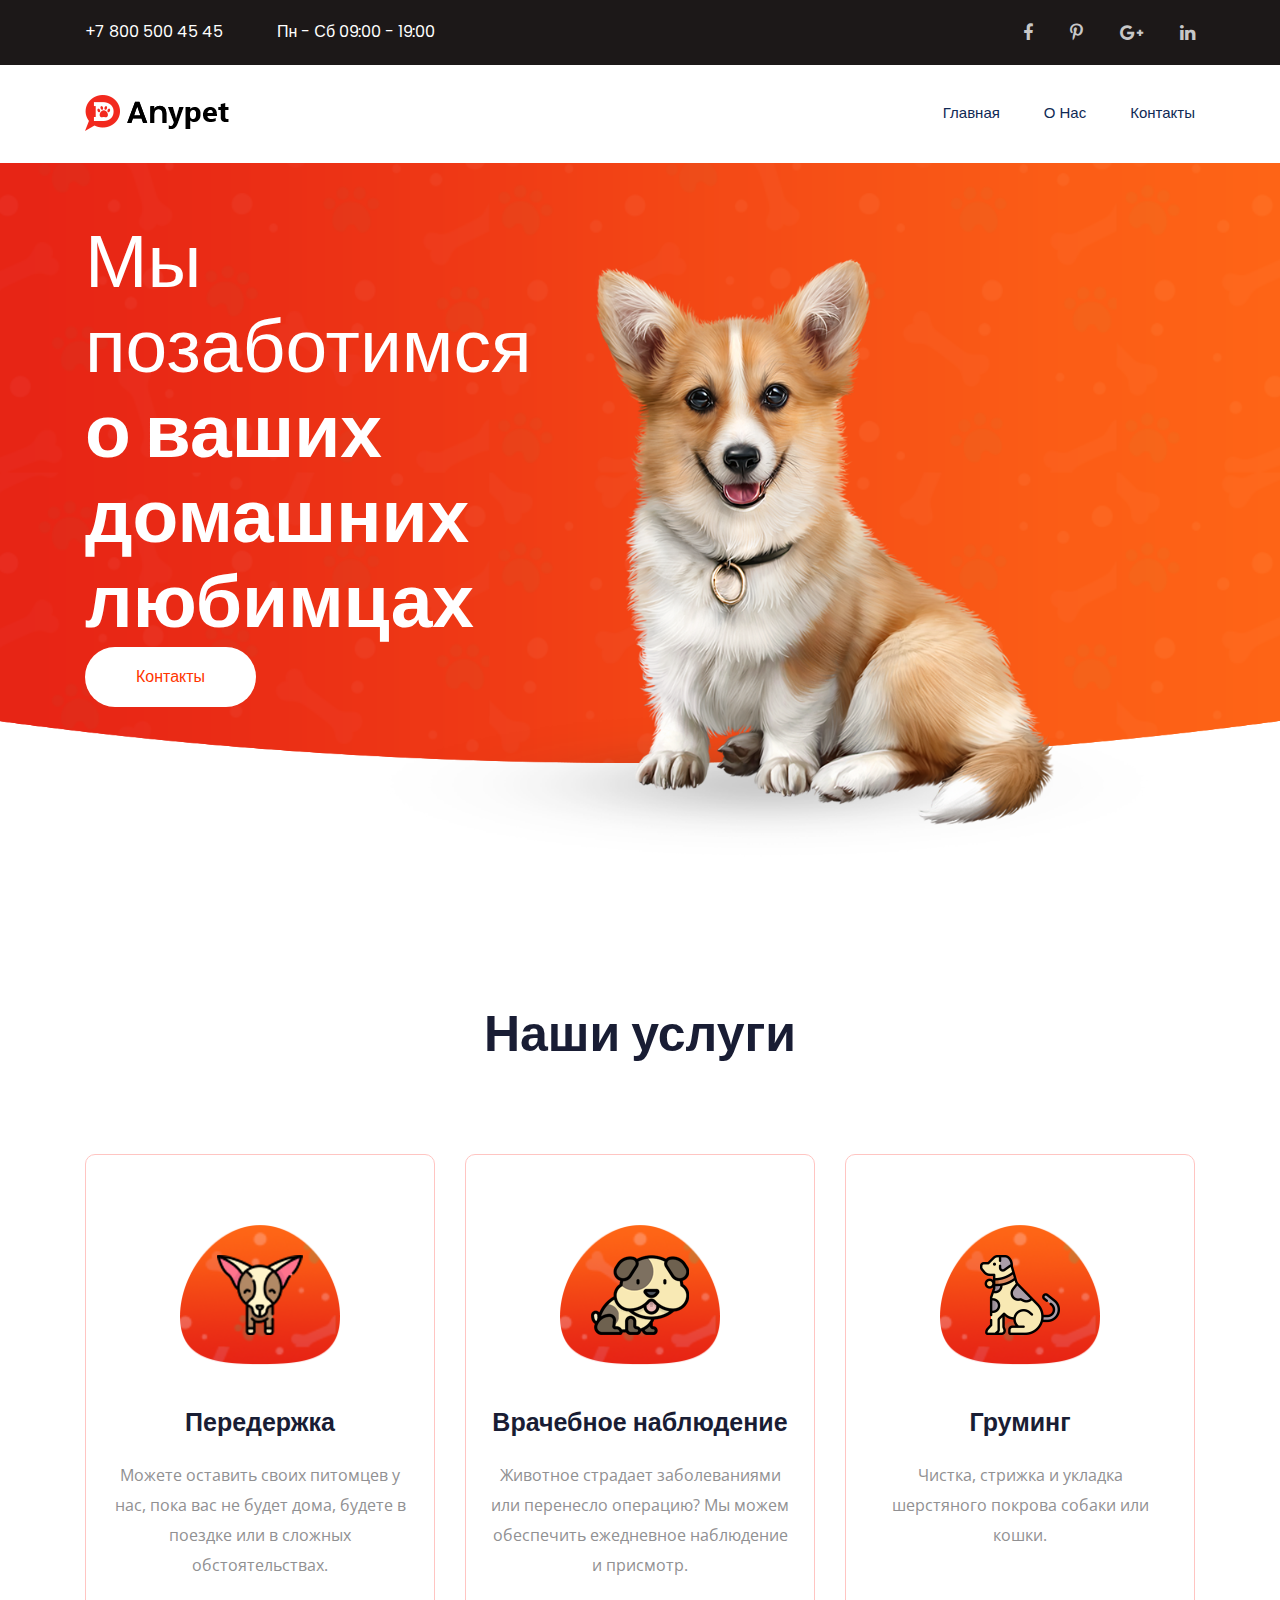
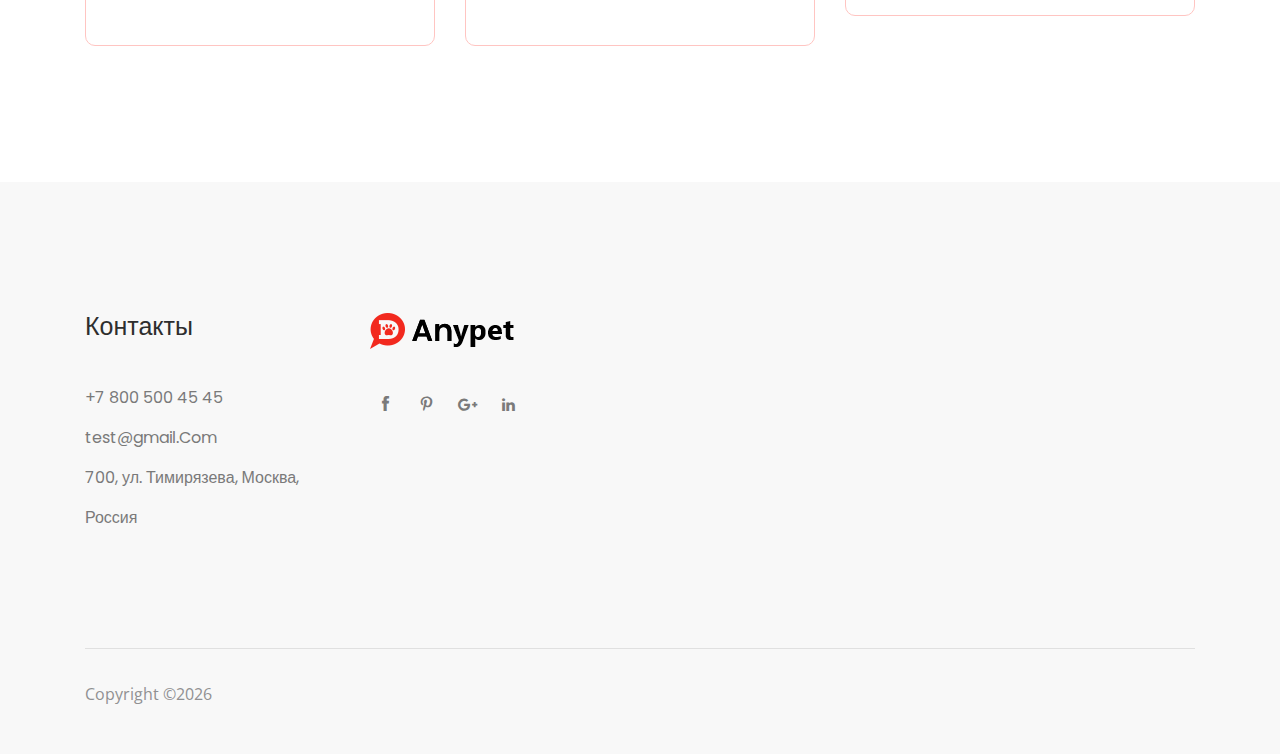
==== commit c1c78c5b: "Update index.html" ====
--- a/index.html
+++ b/index.html
@@ -23,7 +23,9 @@
     <link rel="stylesheet" href="css/gijgo.css">
     <link rel="stylesheet" href="css/animate.css">
     <link rel="stylesheet" href="css/slicknav.css">
-    <link rel="stylesheet" href="/css/style.css">
+    <link rel="stylesheet" type="text/css" href="css/style.css">
+    <link rel="stylesheet" type="text/css" href="main/css/style.css">
+    
     <!-- <link rel="stylesheet" href="css/responsive.css"> -->
 </head>
 
@@ -116,6 +118,7 @@
             </div>
             <div class="dog_thumb d-none d-lg-block">
                 <img src="./img/banner/dog.png" alt="">
+                  <img src="main/img/banner/dog.png" alt="">
             </div>
         </div>
     </div>
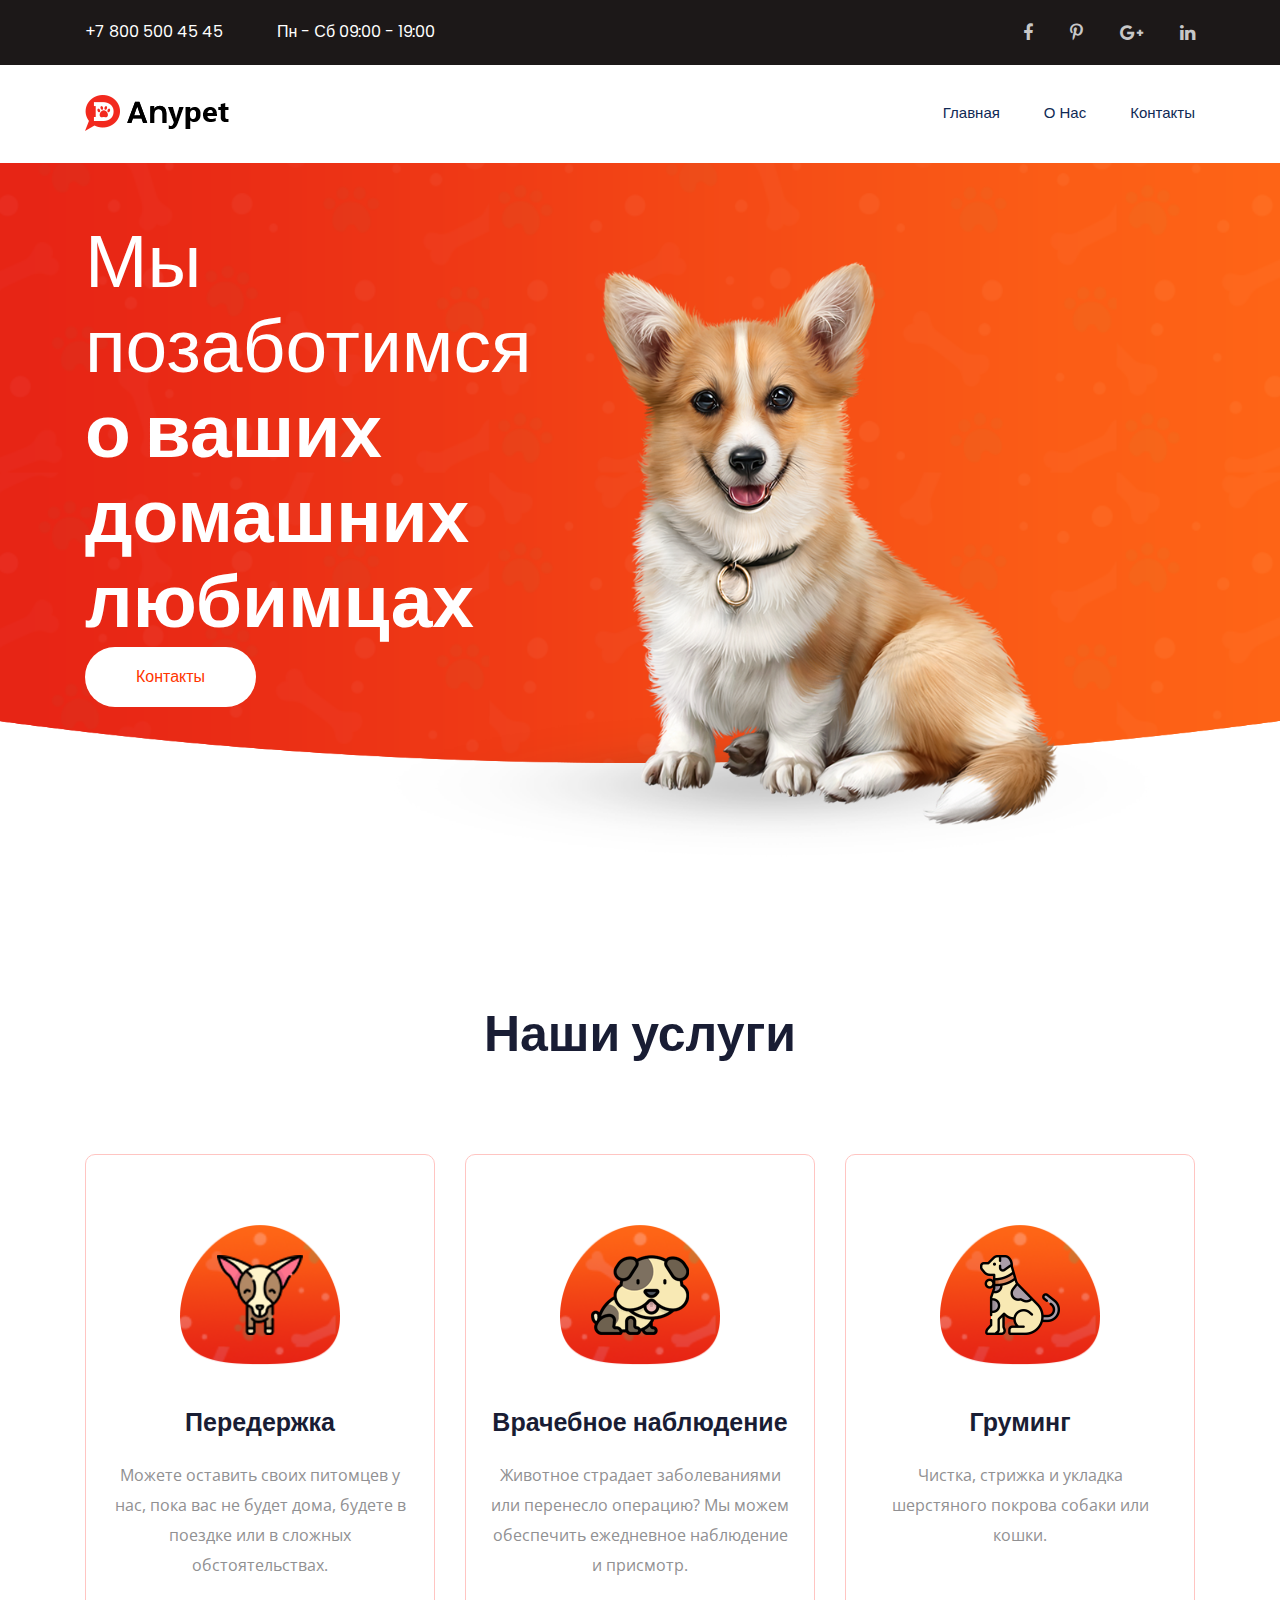
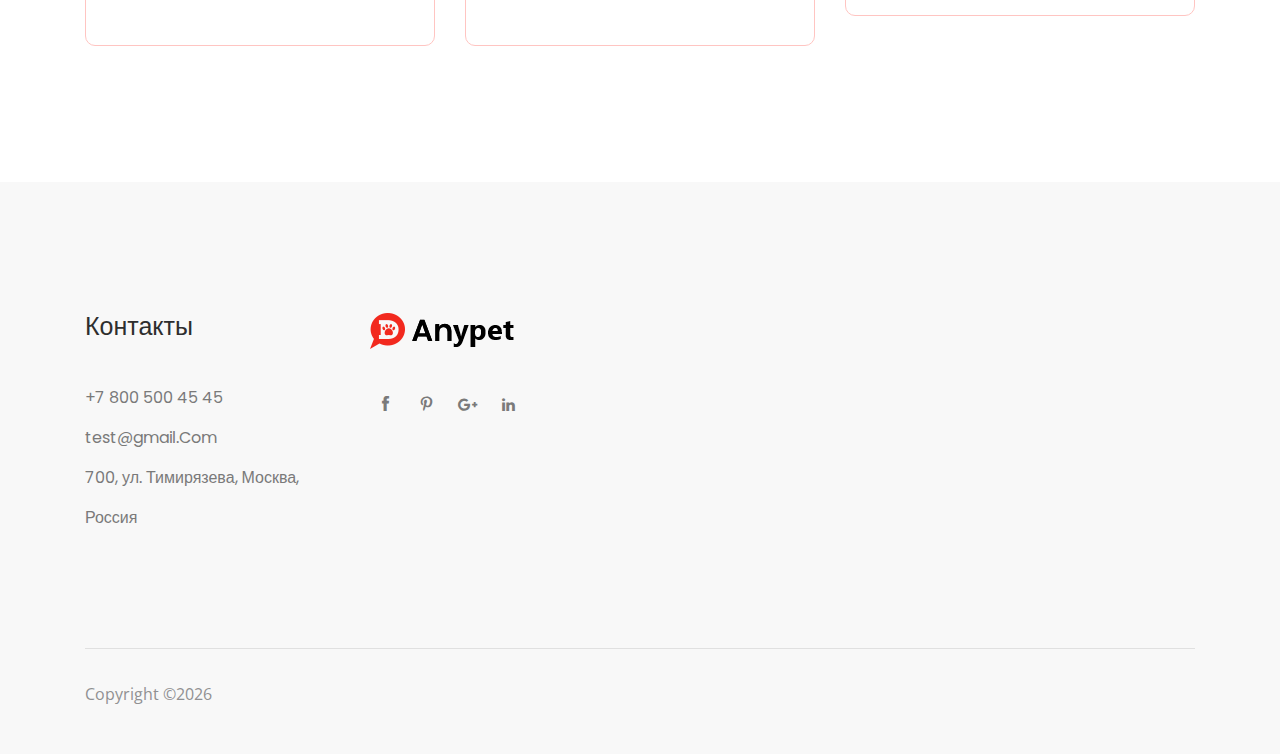
==== commit b7ad0f92: "Update index.html" ====
--- a/index.html
+++ b/index.html
@@ -23,9 +23,7 @@
     <link rel="stylesheet" href="css/gijgo.css">
     <link rel="stylesheet" href="css/animate.css">
     <link rel="stylesheet" href="css/slicknav.css">
-    <link rel="stylesheet" type="text/css" href="css/style.css">
-    <link rel="stylesheet" type="text/css" href="main/css/style.css">
-    
+    <link rel="stylesheet" href="css/style.css">
     <!-- <link rel="stylesheet" href="css/responsive.css"> -->
 </head>
 
@@ -72,7 +70,7 @@
                         <div class="col-xl-3 col-lg-3">
                             <div class="logo">
                                 <a href="index.html">
-                                    <img src="/img/logo.png" alt="">
+                                    <img src="img/logo.png" alt="">
                                 </a>
                             </div>
                         </div>
@@ -117,8 +115,7 @@
                 </div>
             </div>
             <div class="dog_thumb d-none d-lg-block">
-                <img src="./img/banner/dog.png" alt="">
-                  <img src="main/img/banner/dog.png" alt="">
+                <img src="img/banner/dog.png" alt="">
             </div>
         </div>
     </div>
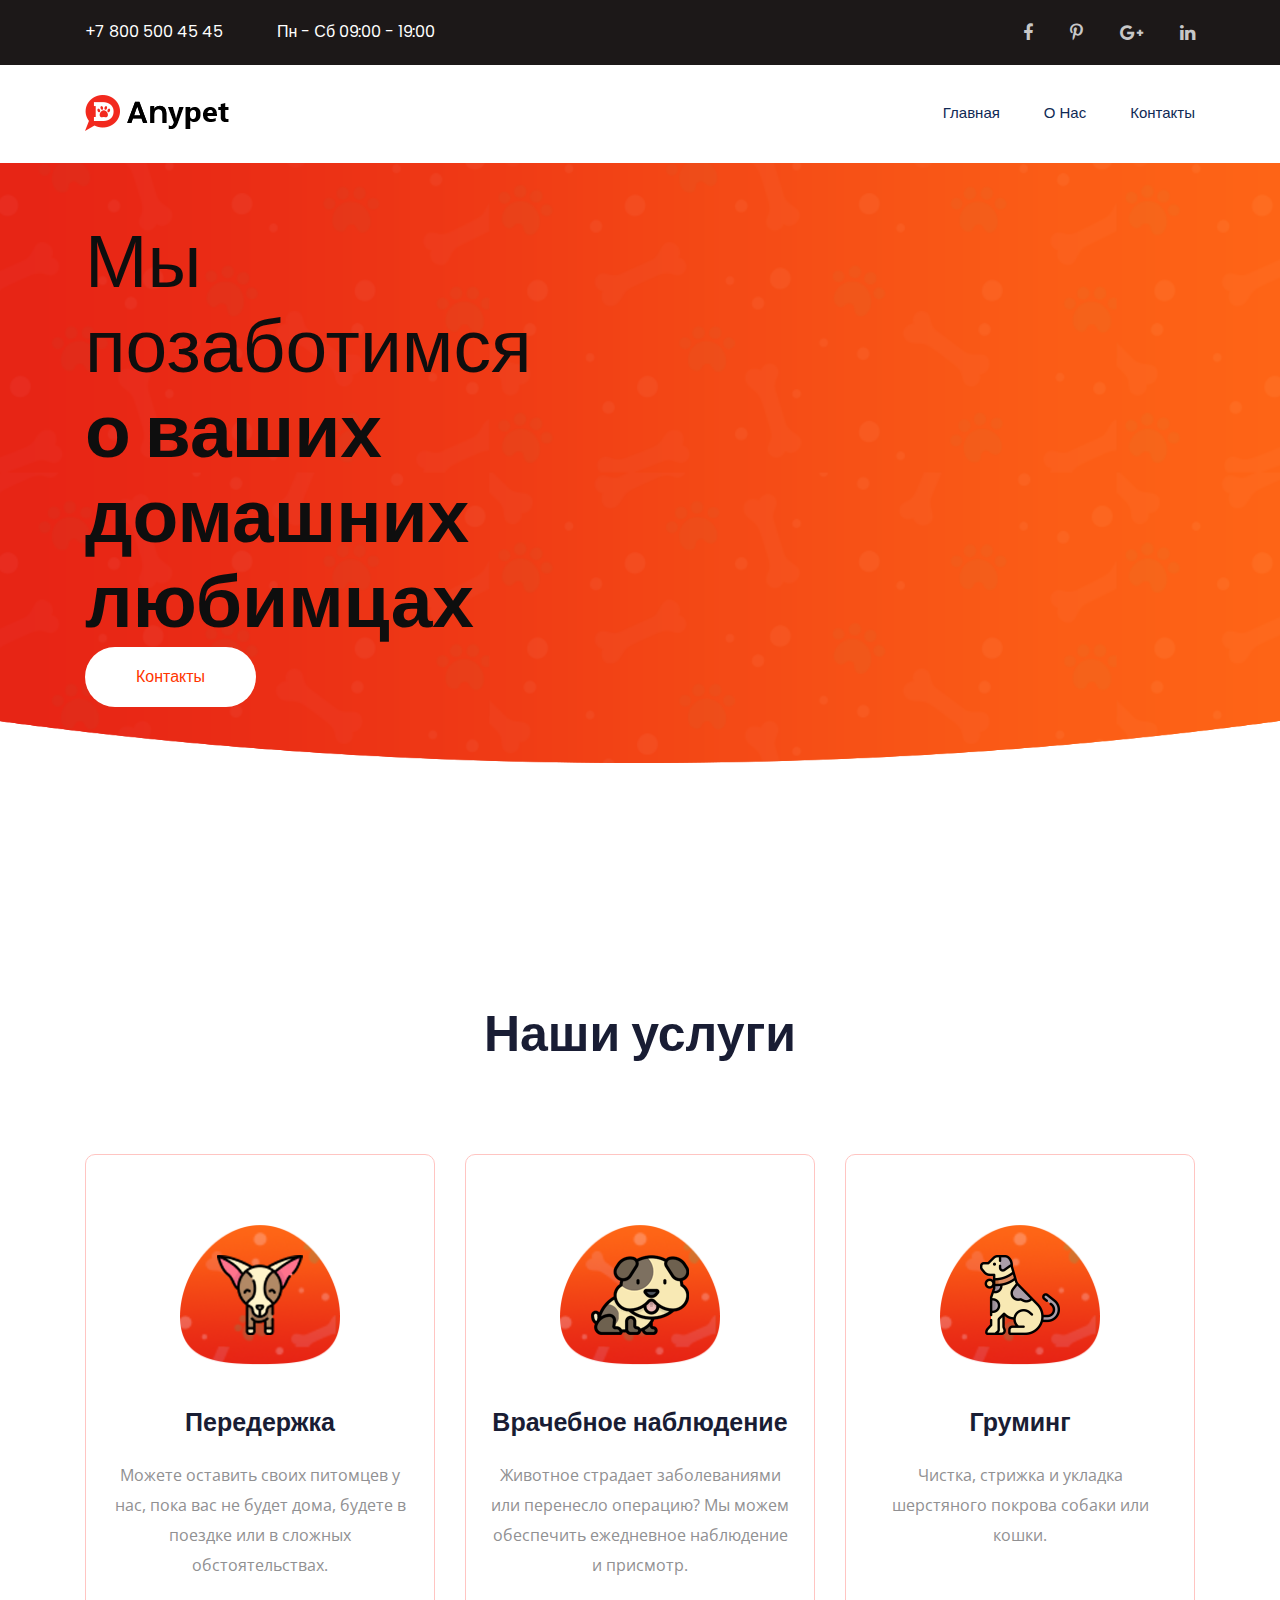
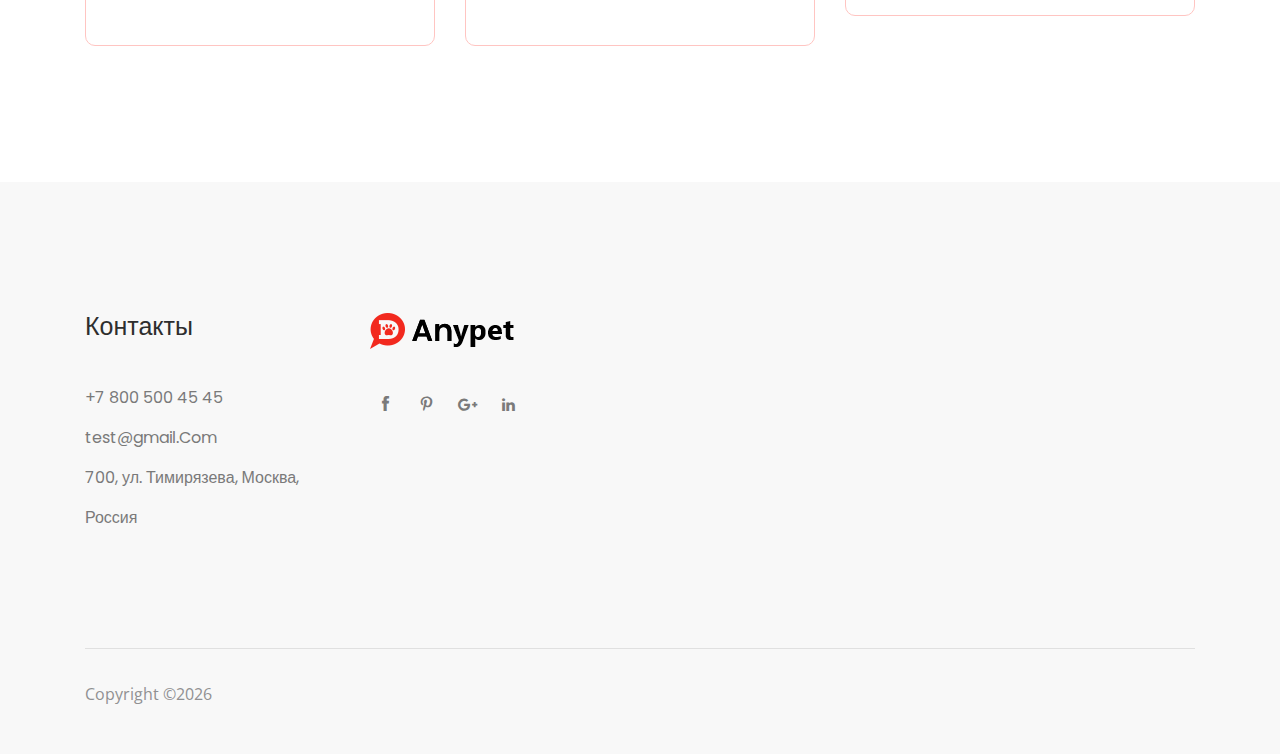
==== commit b39b5169: "Update index.html" ====
--- a/index.html
+++ b/index.html
@@ -4,7 +4,7 @@
 <head>
     <meta charset="utf-8">
     <meta http-equiv="x-ua-compatible" content="ie=edge">
-    <title>Animal</title>
+    <title>Главная</title>
     <meta name="description" content="">
     <meta name="viewport" content="width=device-width, initial-scale=1">
 
@@ -115,7 +115,7 @@
                 </div>
             </div>
             <div class="dog_thumb d-none d-lg-block">
-                <img src="img/banner/dog.png" alt="">
+                <img src="img/about/dog.png" alt="">
             </div>
         </div>
     </div>
--- a/css/style.css
+++ b/css/style.css
@@ -1385,7 +1385,7 @@
 
 /* line 30, ../../Arafath/CL/january 2020/240. Animal/HTML/scss/_slider.scss */
 .slider_area .single_slider .slider_text h3 {
-  color: #ffffff;
+  color: #0e0e0e;
   font-family: "Poppins", sans-serif;
   font-size: 75px;
   font-weight: 200;
@@ -1665,9 +1665,9 @@
     position: absolute;
     right: 0;
     bottom: 0;
-    border-top: 15px solid+    border-top: 15px solid
  #ffffff;
-    border-left: 15px solid+    border-left: 15px solid
  #ffffff;
     top: auto;
     width: 50%;
@@ -6556,4 +6556,4 @@
   font-size: 12px;
 }
 
-/*# sourceMappingURL=style.css.map */+/*# sourceMappingURL=style.css.map */
